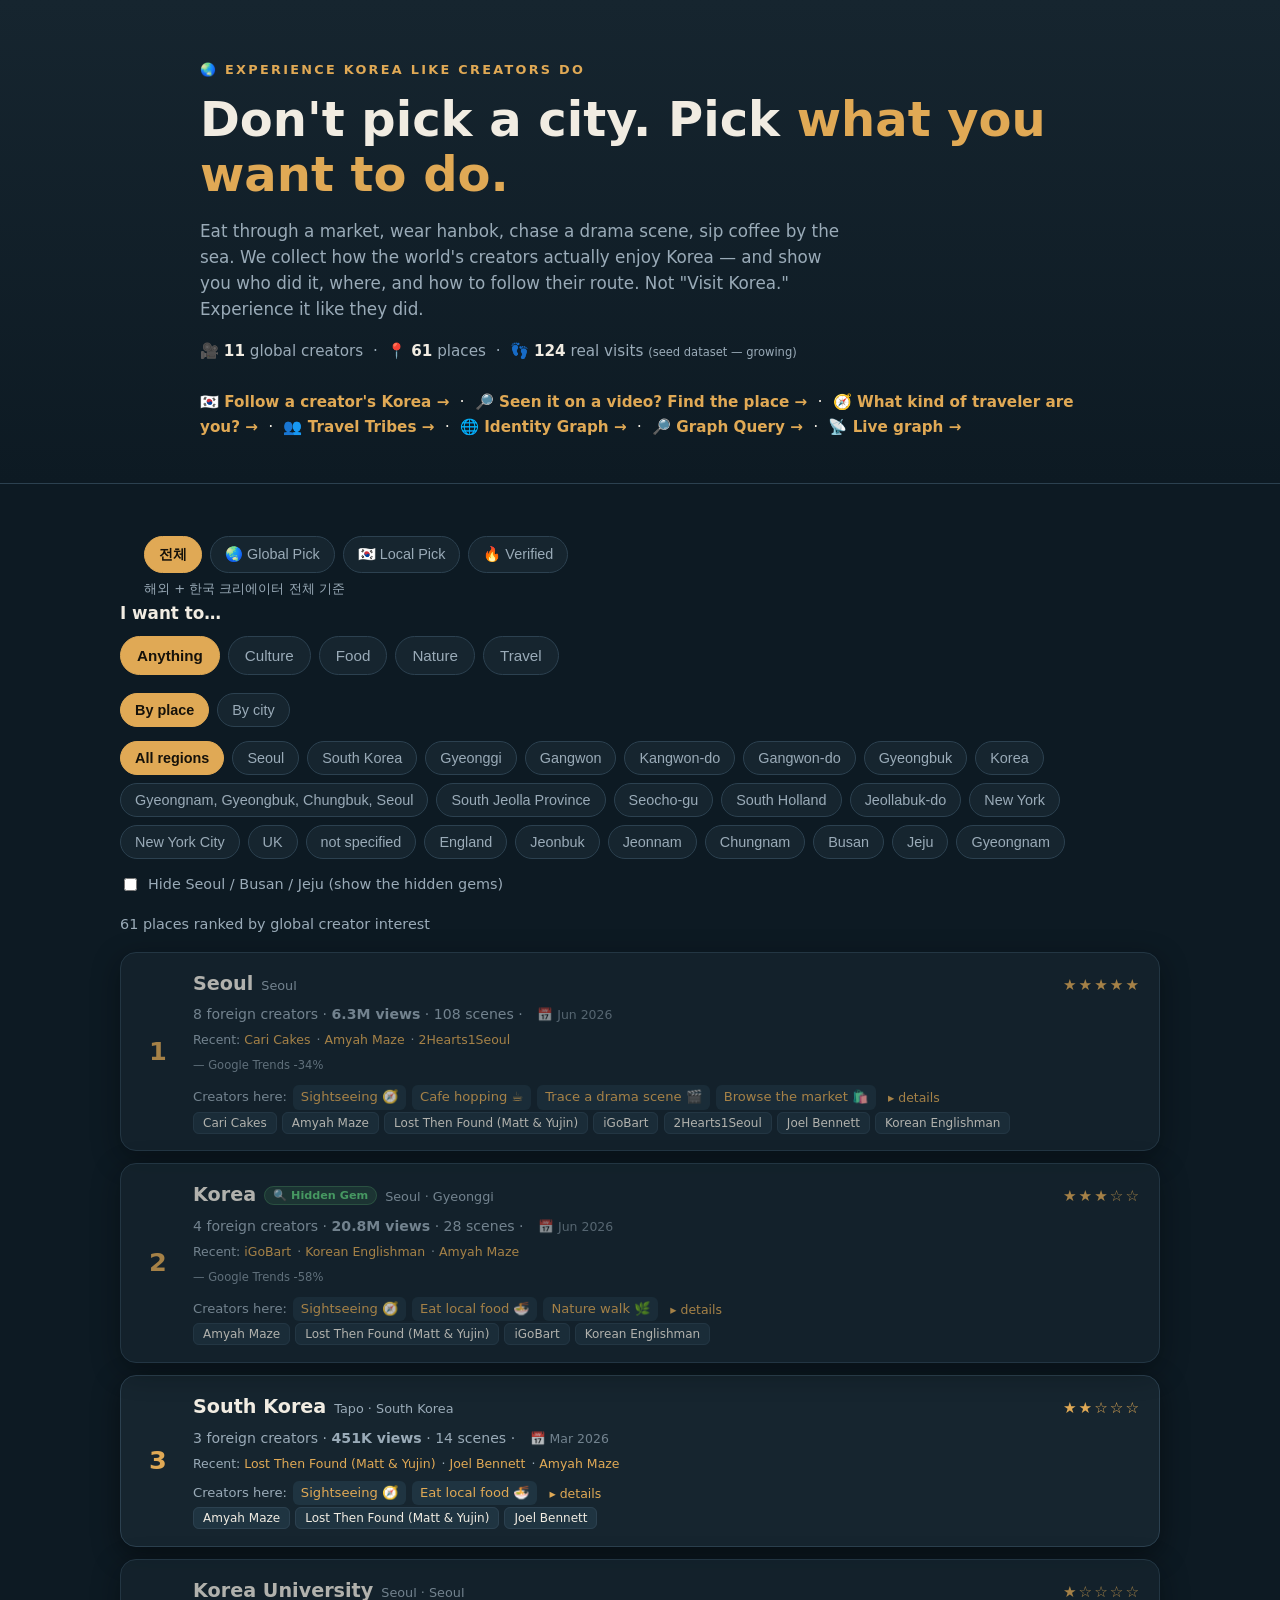
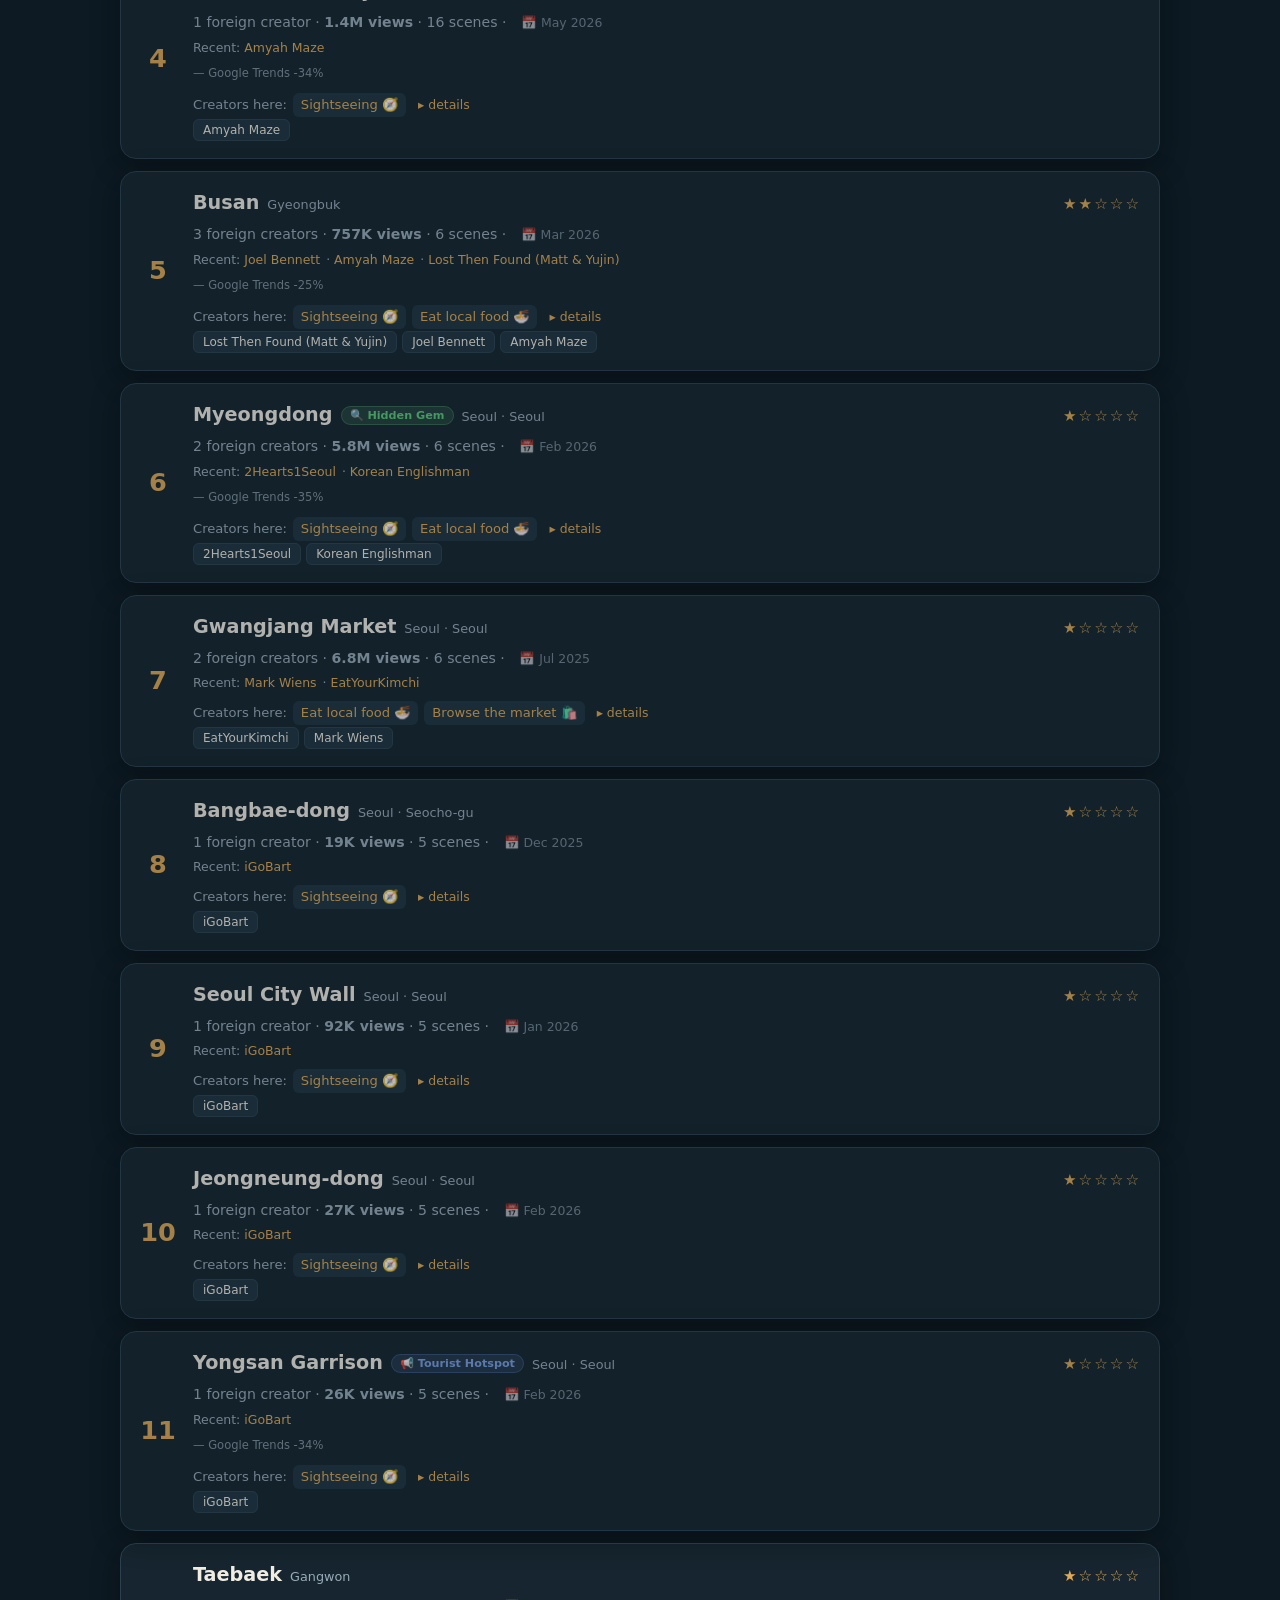
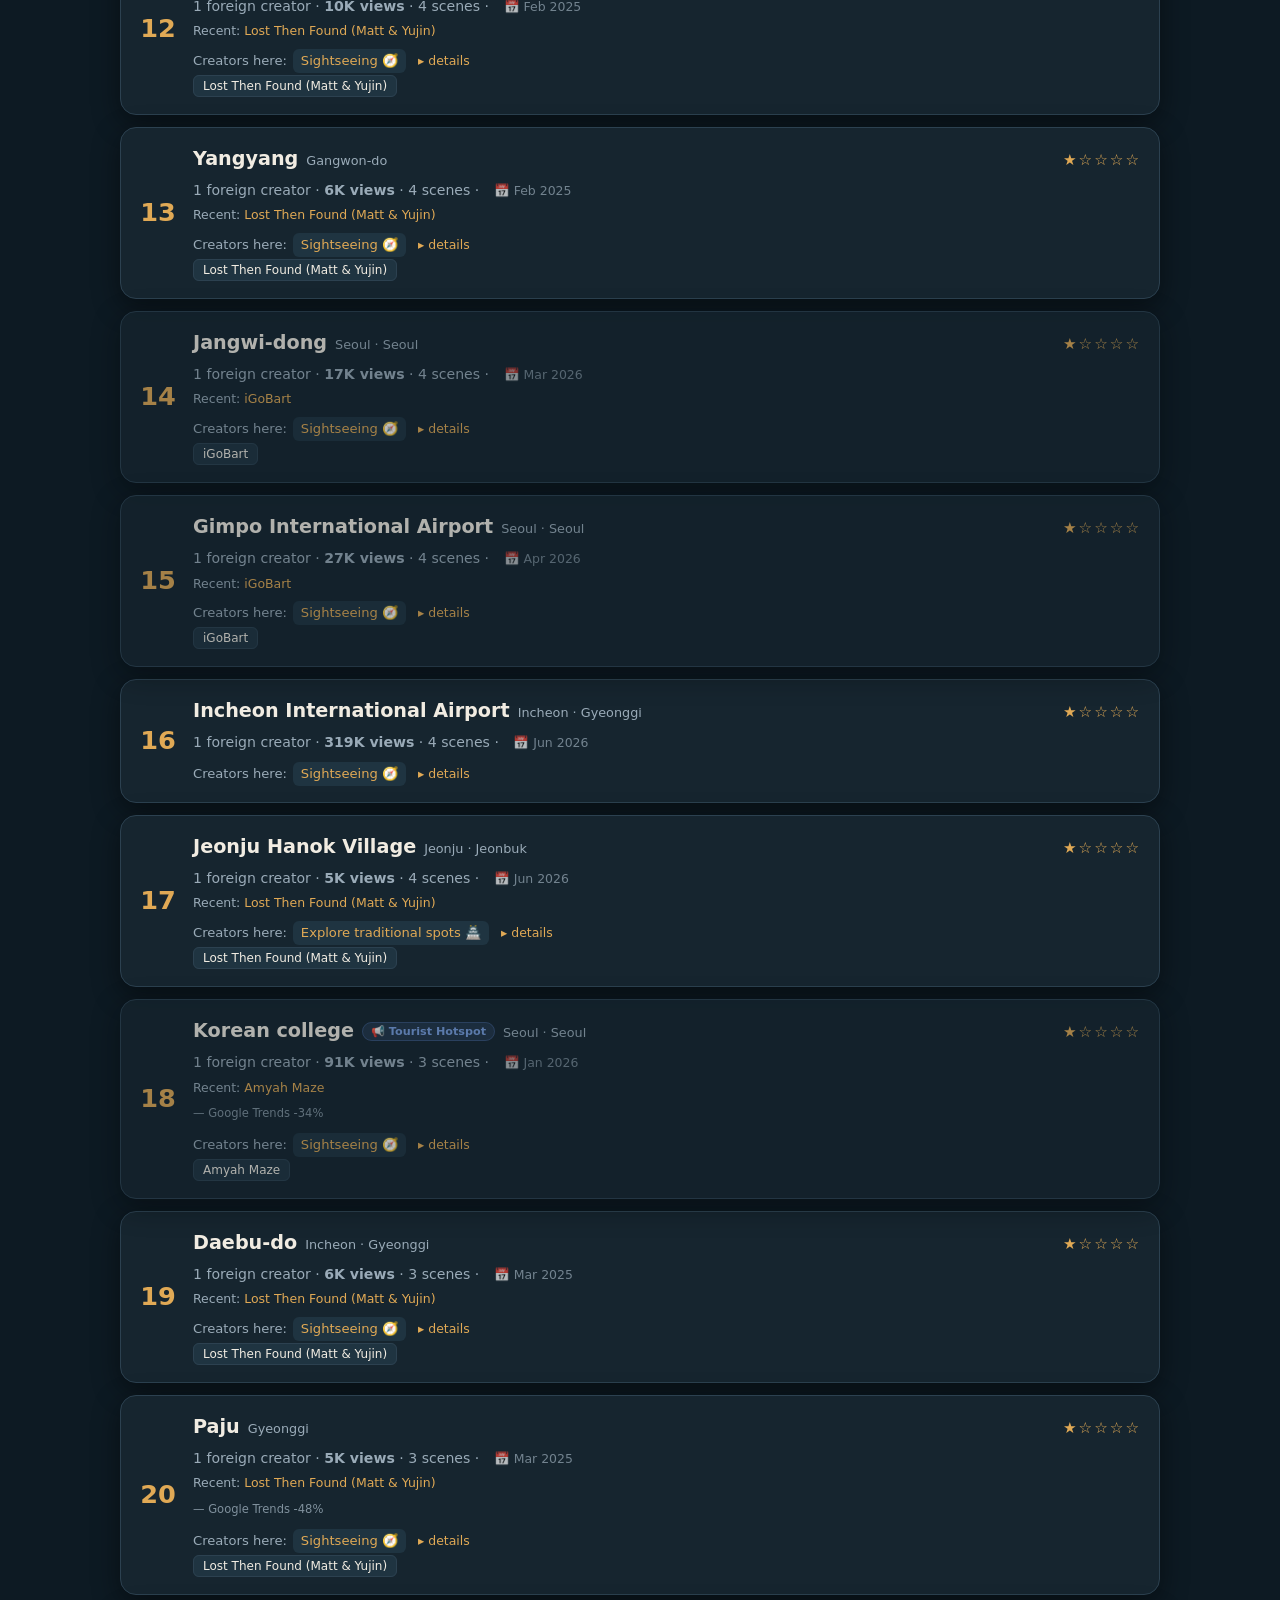
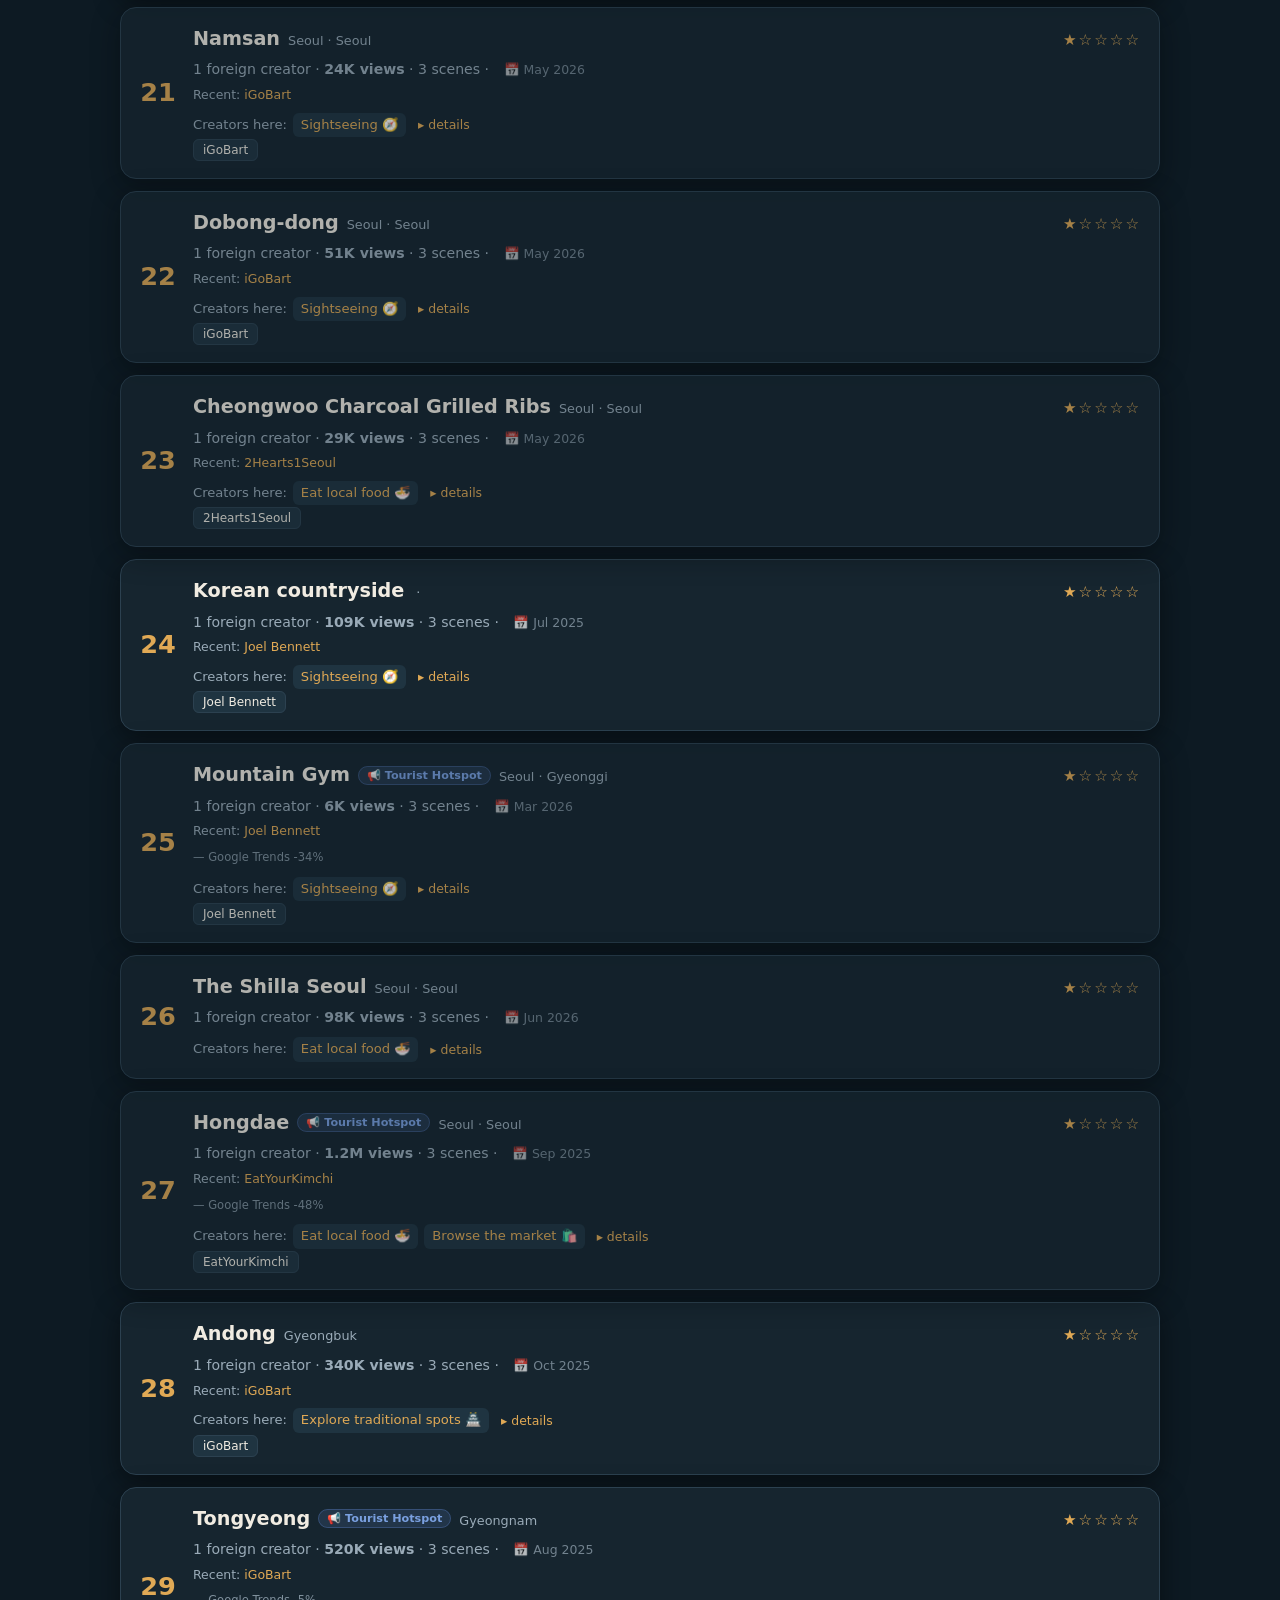
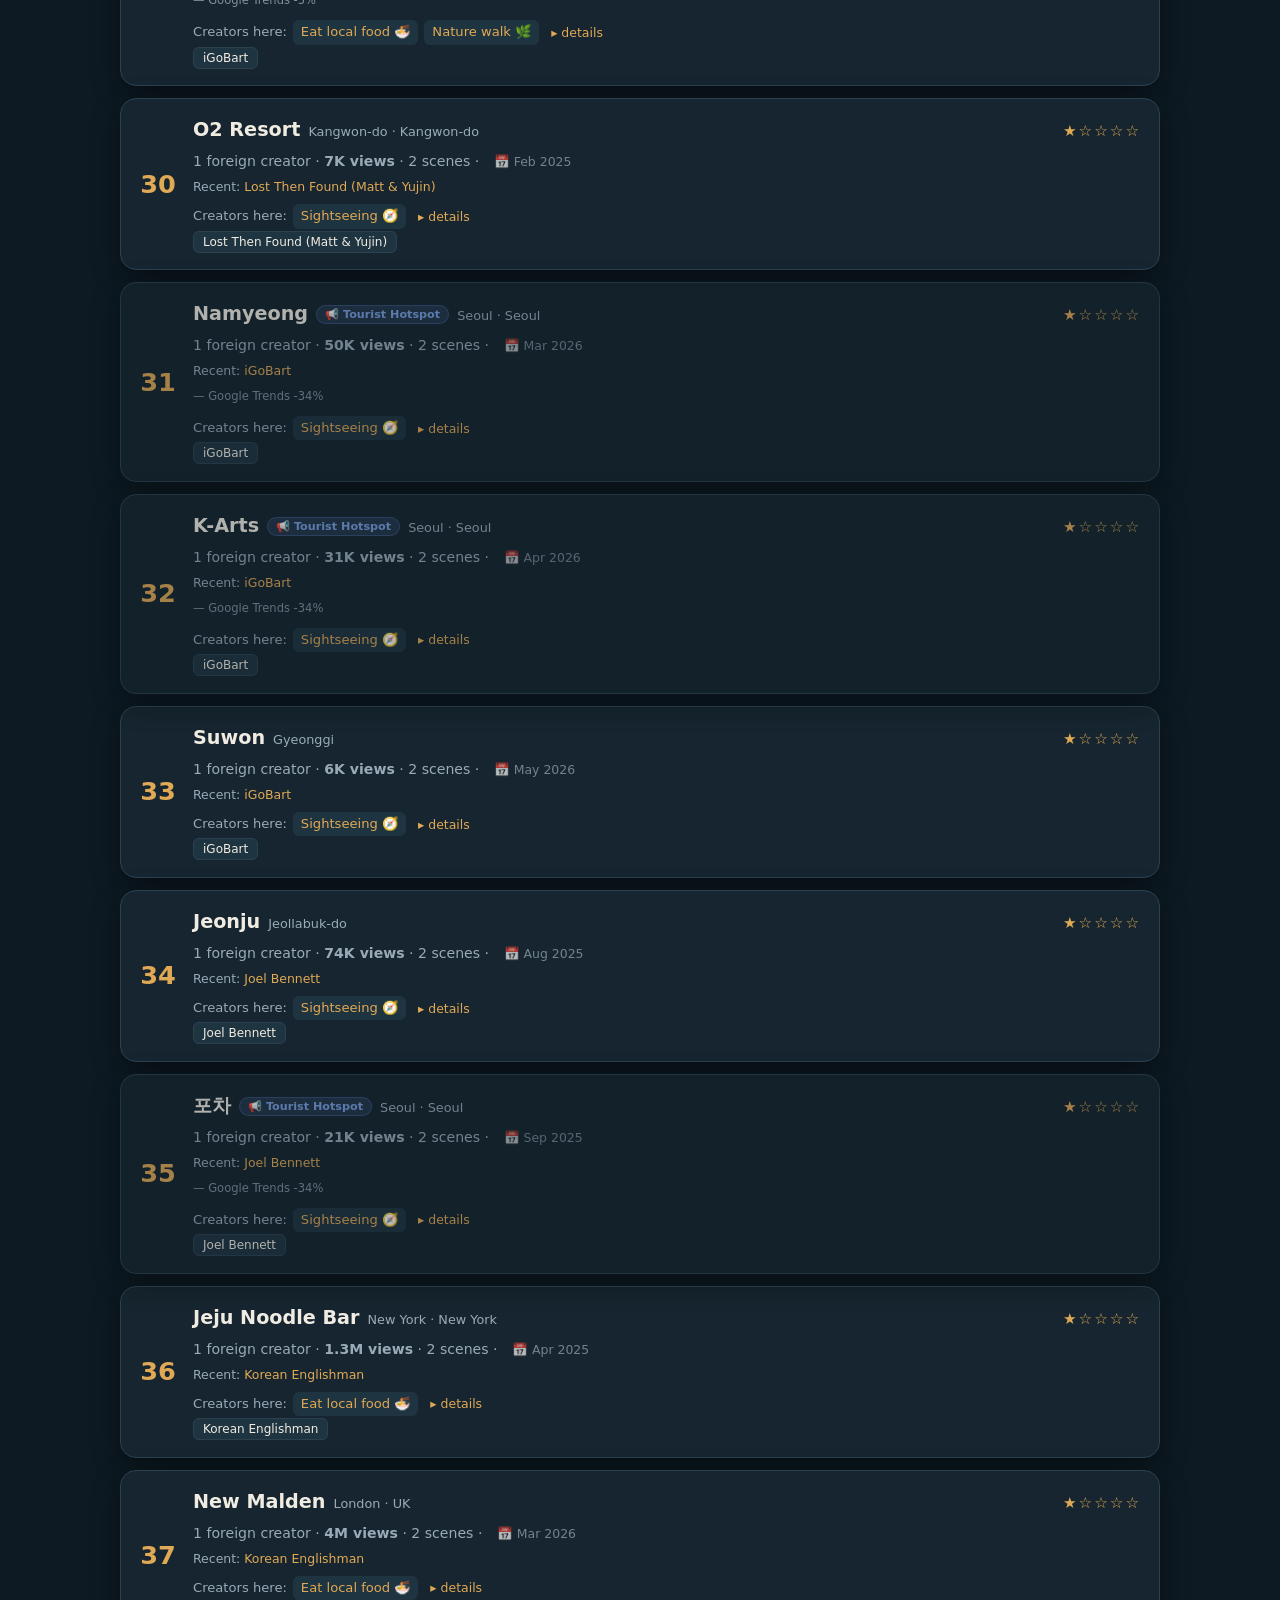
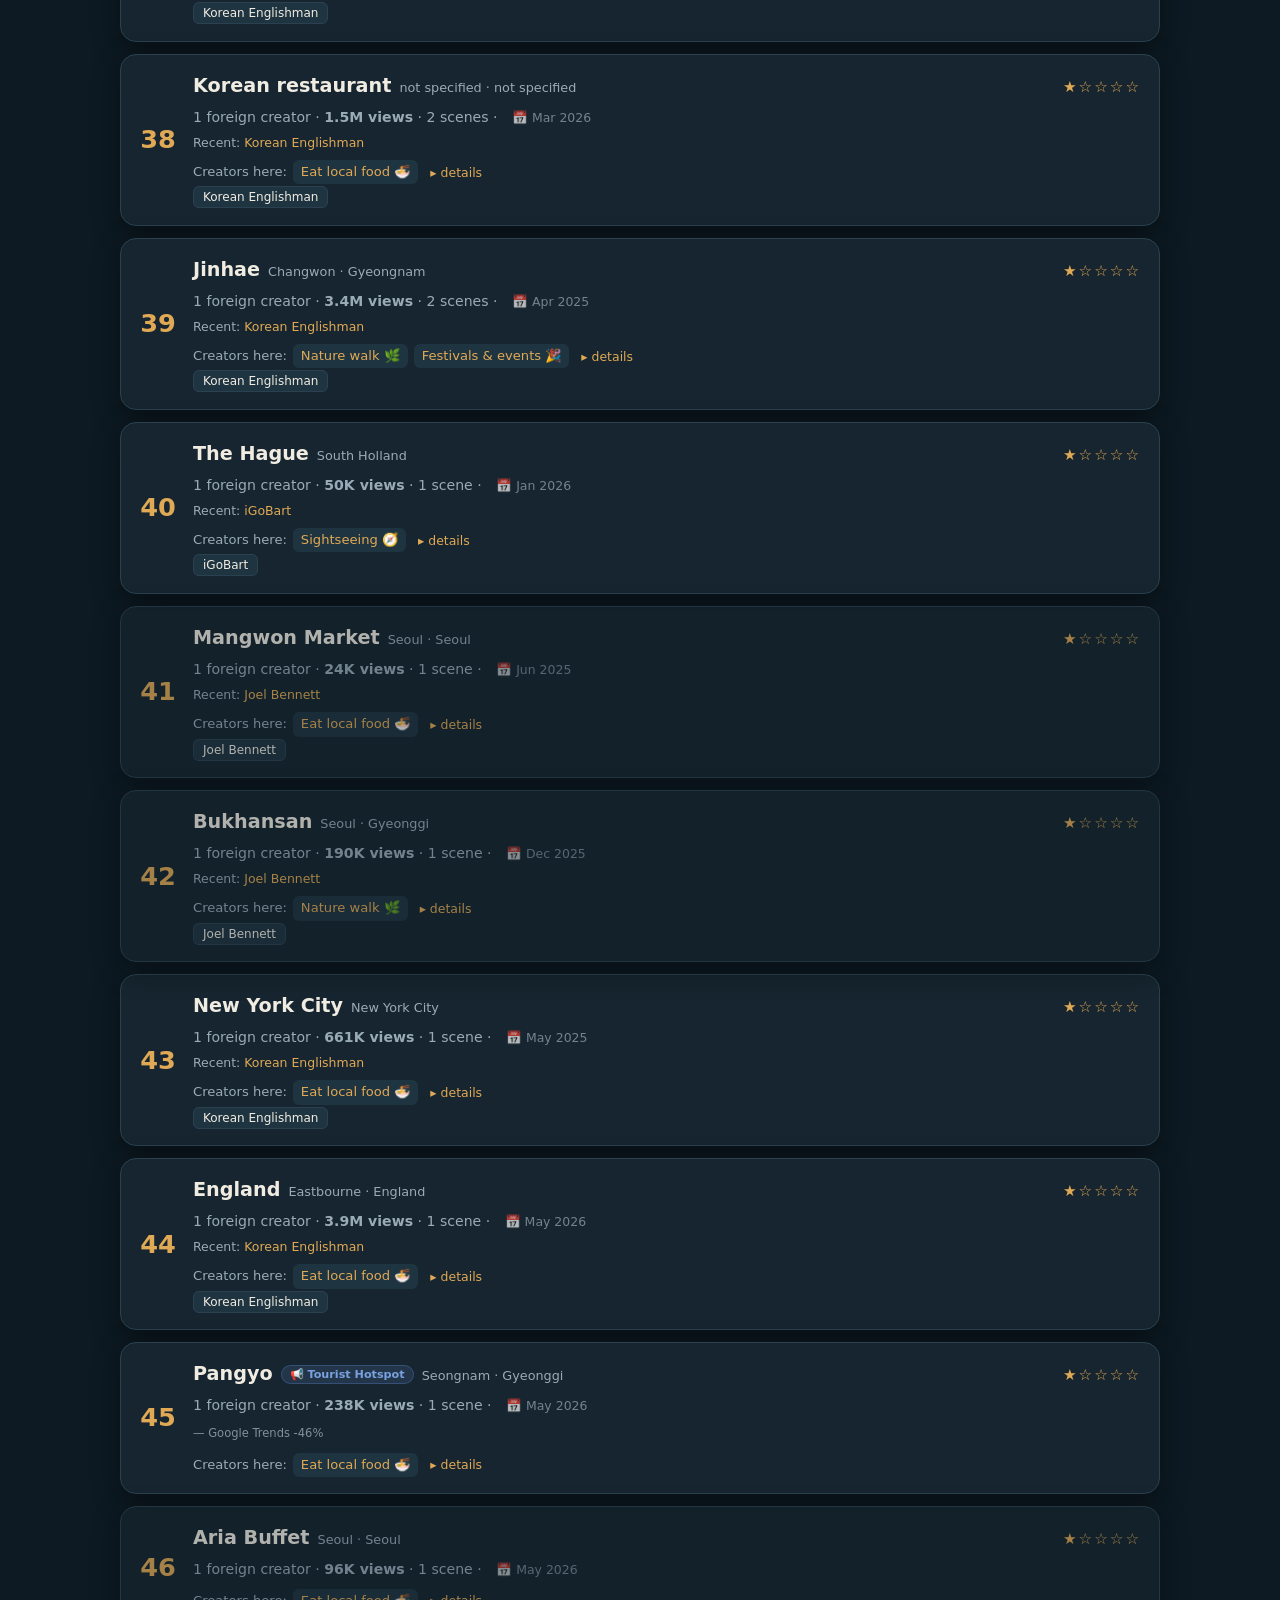
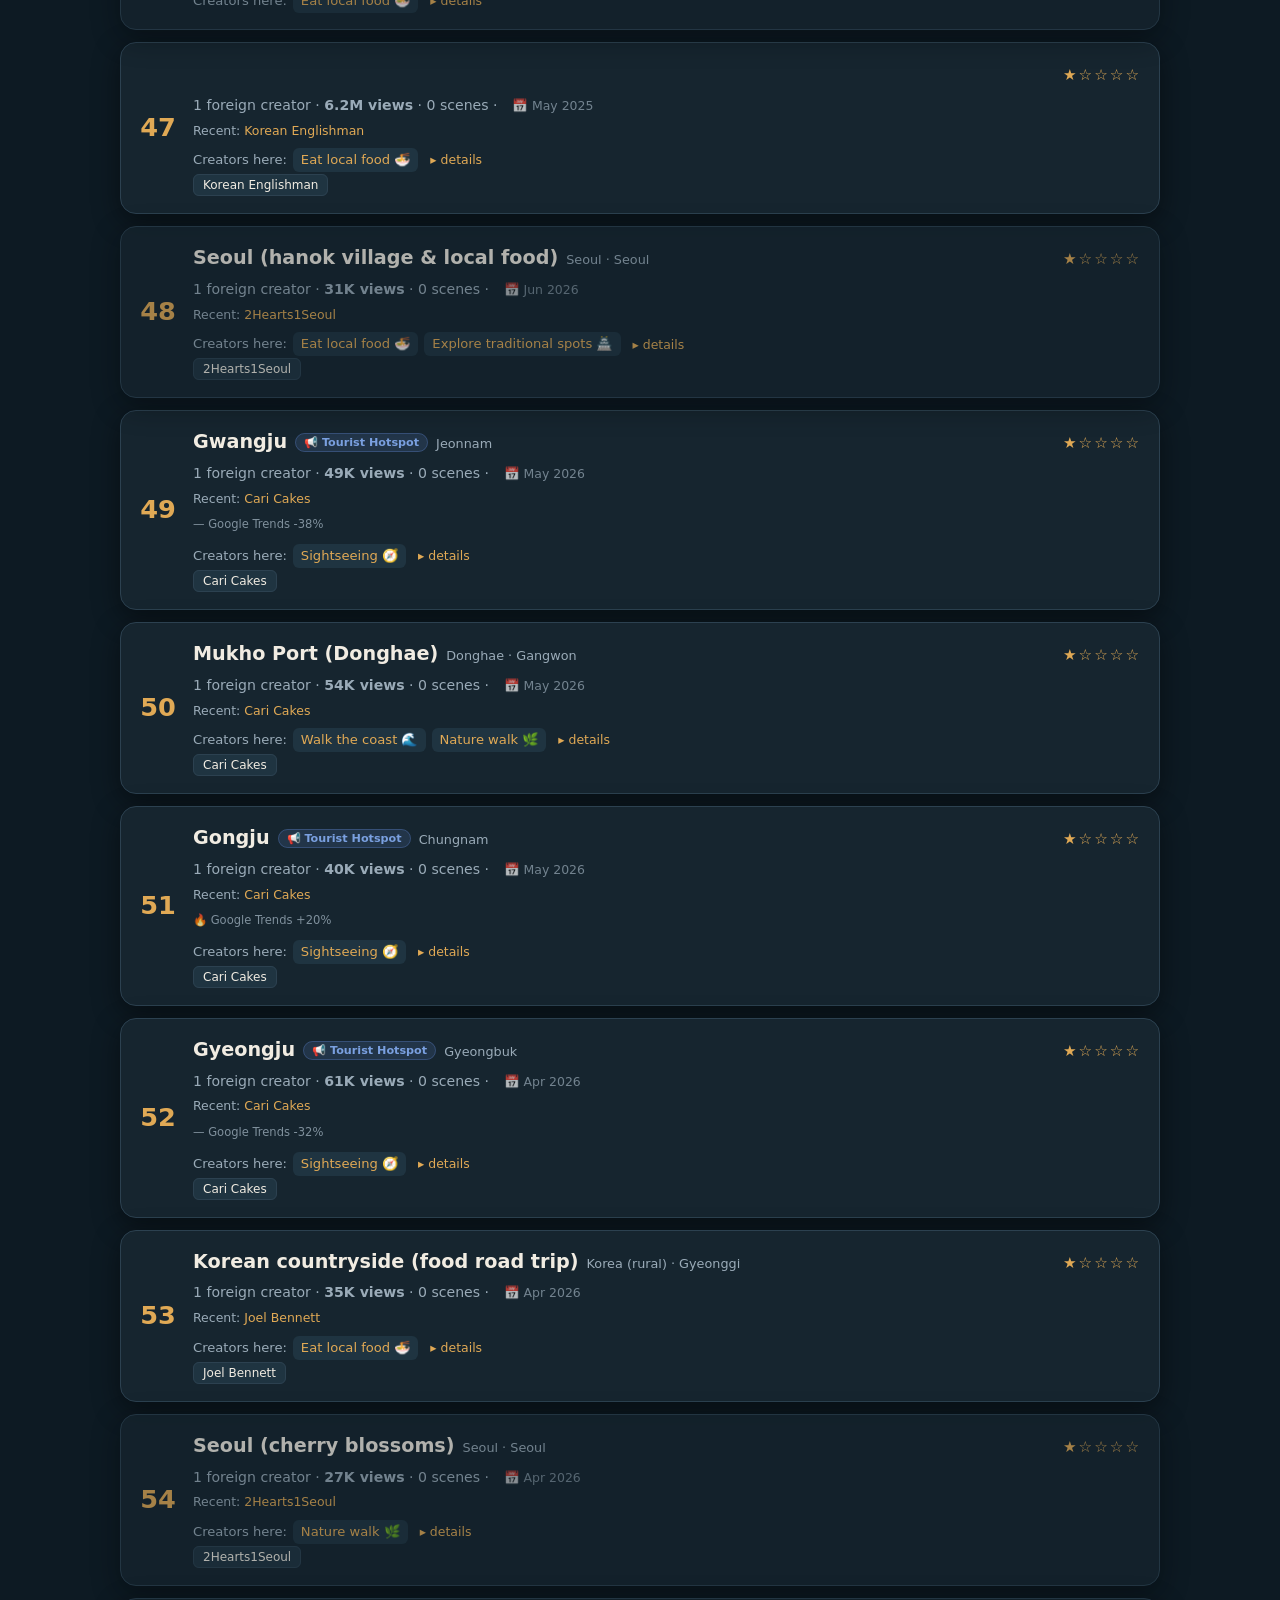
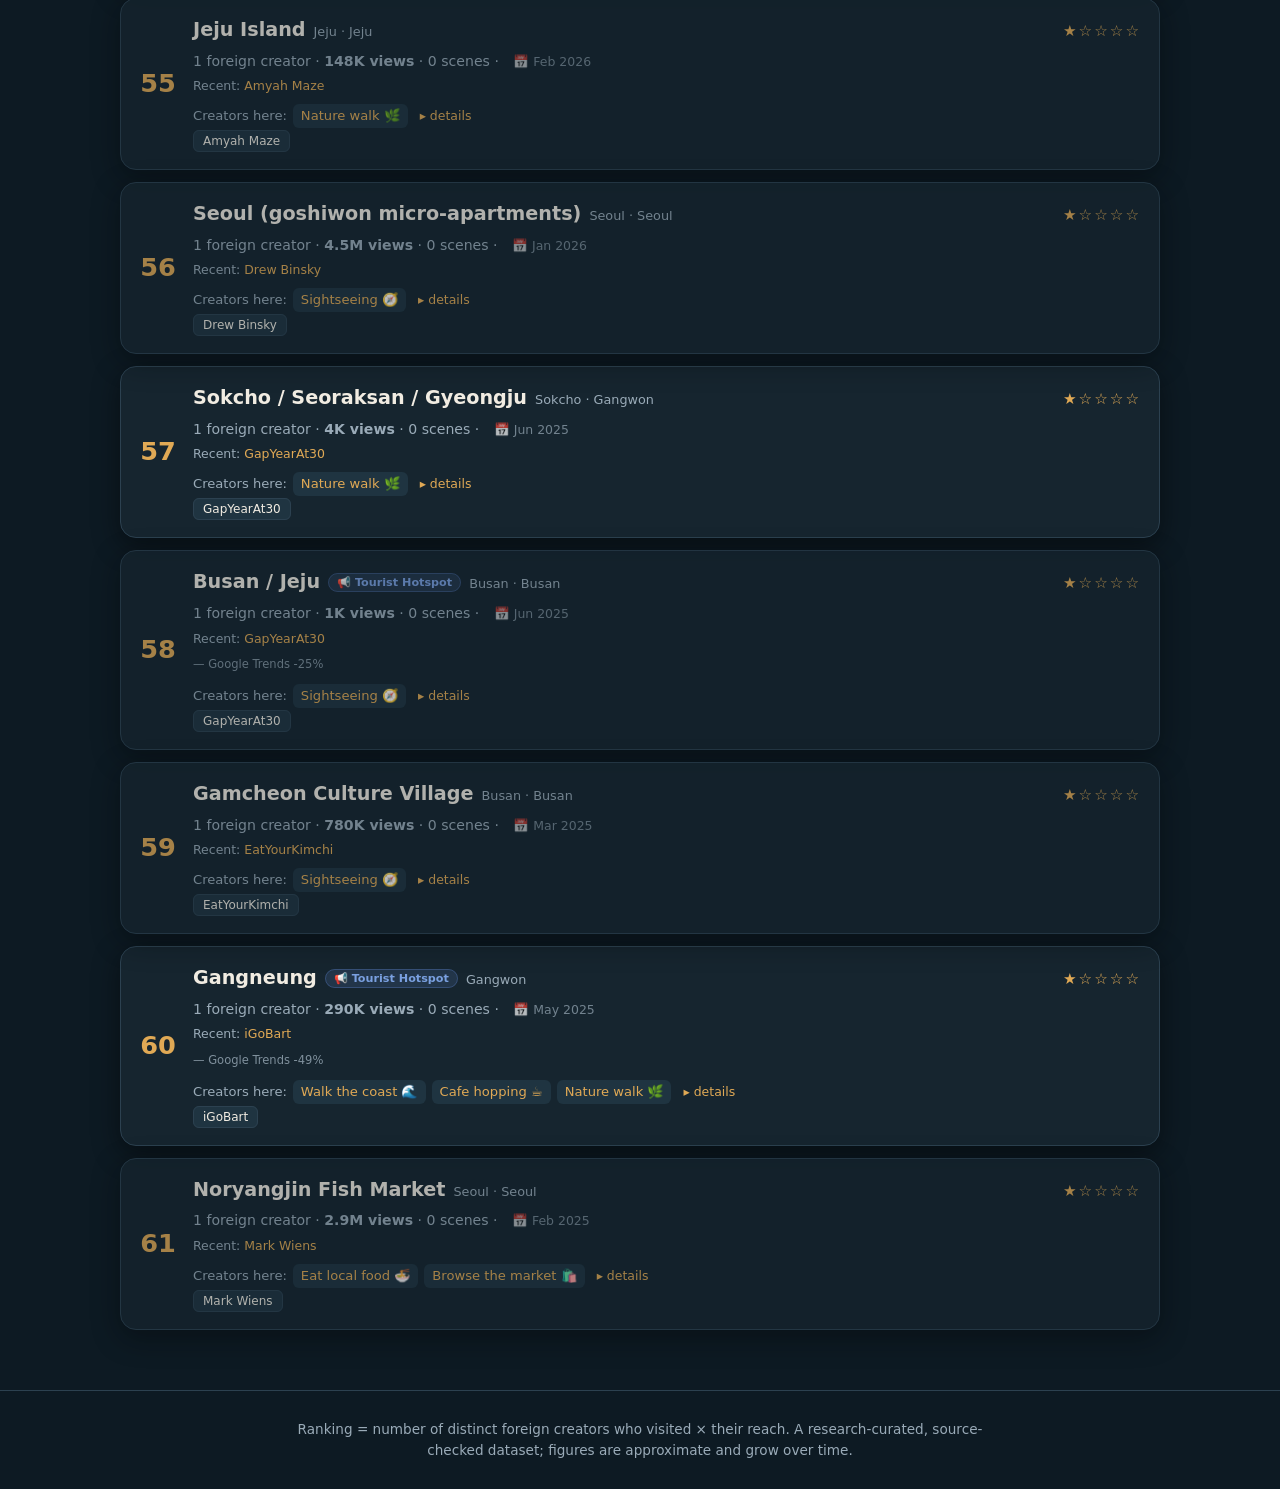
==== ranking.html @ dda4b15f "init: korea travel creator experience database" ====
<!DOCTYPE html>
<html lang="en">
<head>
  <meta charset="UTF-8" />
  <meta name="viewport" content="width=device-width, initial-scale=1.0" />
  <title>Korea, Chosen by the World's Creators — K-Drama Route</title>
  <meta name="description" content="A ranking of Korean destinations by global creator interest — not visitor counts. See which places foreign YouTubers, Instagrammers and TikTokers actually go, and why." />
  <link rel="stylesheet" href="styles.css" />
</head>
<body>
  <header class="hero">
    <div class="hero-inner">
      <p class="kicker">🌏 EXPERIENCE KOREA LIKE CREATORS DO</p>
      <h1>Don't pick a city. Pick <em>what you want to do.</em></h1>
      <p class="sub">Eat through a market, wear hanbok, chase a drama scene, sip coffee by the sea. We collect how the world's creators actually enjoy Korea — and show you who did it, where, and how to follow their route. Not "Visit Korea." Experience it like they did.</p>
      <p class="stats" id="stats"></p>
      <div class="nav-links">
        <a href="index.html"><strong>🇰🇷 Follow a creator's Korea →</strong></a>
        &nbsp;·&nbsp;
        <a href="find.html">🔎 Seen it on a video? Find the place →</a>
        &nbsp;·&nbsp;
        <a href="quiz.html">🧭 What kind of traveler are you? →</a>
        &nbsp;·&nbsp;
        <a href="tribe.html">👥 Travel Tribes →</a>
        &nbsp;·&nbsp;
        <a href="graph.html">🌐 Identity Graph →</a>
        &nbsp;·&nbsp;
        <a href="query.html">🔎 Graph Query →</a>
        &nbsp;·&nbsp;
        <a href="live.html">📡 Live graph →</a>
      </div>
    </div>
  </header>

  <main>
    <section class="pick-tabs" aria-label="Creator perspective">
      <div class="filter-group" id="pick-tabs" role="group">
        <button class="chip active" data-pick="all">전체</button>
        <button class="chip" data-pick="global">🌏 Global Pick</button>
        <button class="chip" data-pick="local">🇰🇷 Local Pick</button>
        <button class="chip" data-pick="verified">🔥 Verified</button>
      </div>
      <p class="pick-desc" id="pick-desc">해외 + 한국 크리에이터 전체 기준</p>
    </section>

    <section class="exp-chooser" aria-label="Experience filter">
      <p class="exp-label">I want to…</p>
      <div class="filter-group" id="exp-filters" role="group"></div>
    </section>

    <section class="controls" aria-label="Filters">
      <div class="filter-group" id="mode-toggle" role="group" aria-label="Ranking mode">
        <button class="chip active" data-mode="place">By place</button>
        <button class="chip" data-mode="city">By city</button>
      </div>
      <div class="filter-group" id="region-filters" role="group" aria-label="Region filter"></div>
      <label class="toggle"><input type="checkbox" id="hide-big" /> Hide Seoul / Busan / Jeju (show the hidden gems)</label>
    </section>

    <p class="result-count" id="result-count"></p>
    <ol class="ranking" id="ranking"></ol>

    <div class="empty-state" id="empty-state" hidden>
      <h3 id="empty-title">No results for this filter combination.</h3>
      <p id="empty-msg">Try selecting a different region or experience, or clear the filters.</p>
      <a class="map-btn" href="ranking.html" style="margin-top:12px;display:inline-block;">Clear filters</a>
    </div>
  </main>

  <footer>
    <p>Ranking = number of distinct foreign creators who visited × their reach. A research-curated, source-checked dataset; figures are approximate and grow over time.</p>
  </footer>

  <script src="engine.js"></script>
  <script src="ranking.js"></script>
</body>
</html>
---- styles.css ----
:root {
  --bg: #0d1a23;         /* deep night blue (comp) */
  --surface: #16252f;
  --surface-2: #1f3441;
  --border: #2c4150;
  --text: #f1ece2;       /* warm white */
  --muted: #9aabb8;
  --accent: #e0a955;     /* gold (comp: "Korea" + buttons) */
  --accent-2: #e0894c;   /* warm amber — secondary */
  --radius: 16px;
  --shadow: 0 8px 28px rgba(0, 0, 0, 0.45);
  --shadow-hover: 0 16px 40px rgba(0, 0, 0, 0.6);
}

* { box-sizing: border-box; }

body {
  margin: 0;
  font-family: "Segoe UI", system-ui, -apple-system, "Malgun Gothic", sans-serif;
  background: var(--bg);
  color: var(--text);
  line-height: 1.55;
  -webkit-font-smoothing: antialiased;
  text-rendering: optimizeLegibility;
}

/* Hero */
.hero {
  background: linear-gradient(180deg, var(--surface) 0%, var(--bg) 100%);
  border-bottom: 1px solid var(--border);
  padding: 60px 20px 44px;
}
.hero-inner { max-width: 880px; margin: 0 auto; }
.kicker { letter-spacing: 0.18em; font-size: 0.8rem; color: var(--accent-2); margin: 0 0 12px; font-weight: 700; }
.hero h1 { font-size: clamp(1.8rem, 4vw, 3rem); margin: 0 0 16px; line-height: 1.15; }
.hero h1 em { color: var(--accent); font-style: normal; }
.hero .sub { font-size: 1.05rem; color: var(--muted); max-width: 640px; margin: 0; }

/* Link box (content → reality entry point) */
.link-box { display: flex; gap: 10px; margin-top: 28px; max-width: 620px; flex-wrap: wrap; }
.link-box input {
  flex: 1 1 320px; padding: 14px 18px; font-size: 1rem;
  background: var(--surface); border: 1px solid var(--border); border-radius: var(--radius); color: var(--text);
}
.link-box input:focus { outline: 2px solid var(--accent-2); }
.link-box button {
  padding: 14px 22px; border: none; border-radius: var(--radius);
  background: var(--accent); color: #fff; font-weight: 700; font-size: 1rem; cursor: pointer; white-space: nowrap;
}
.link-box button:hover { filter: brightness(1.1); }
.link-result {
  margin-top: 18px; max-width: 620px; padding: 18px 20px;
  background: var(--surface); border: 1px solid var(--border); border-radius: var(--radius);
}
.link-result.found { border-color: var(--accent); }
.link-result h3 { margin: 0 0 4px; }
.link-result .ko { color: var(--muted); font-size: 0.88rem; }
.link-result p { margin: 10px 0 0; color: var(--text); font-size: 0.92rem; }
.link-result .actions { display: flex; gap: 10px; margin-top: 14px; flex-wrap: wrap; }
.link-result .actions a {
  padding: 10px 16px; border-radius: var(--radius); text-decoration: none; font-weight: 600; font-size: 0.9rem;
}
.link-result .actions .primary { background: var(--accent-2); color: #fff; }
.link-result .actions .ghost { background: var(--surface-2); color: var(--text); border: 1px solid var(--border); }

.stats { margin: 18px 0 0; color: var(--muted); font-size: 0.95rem; }
.stats strong { color: var(--text); }

/* Place detail page */
.place-page { max-width: 760px; margin: 0 auto; padding: 28px 20px 60px; }
.back { color: var(--muted); text-decoration: none; font-size: 0.9rem; }
.back:hover { color: var(--text); }
.place-head { margin: 18px 0 28px; }
.place-head h1 { margin: 0 0 4px; font-size: 2rem; }
.place-sub { color: var(--muted); margin: 0 0 12px; }
.place-metric { margin: 0; color: var(--text); }
.place-metric .stars { color: var(--accent-2); letter-spacing: 2px; margin-right: 8px; }
.place-sec { margin-bottom: 30px; }
.place-sec h2 { font-size: 1.1rem; margin: 0 0 12px; border-bottom: 1px solid var(--border); padding-bottom: 8px; }
.creator-grid { display: flex; flex-wrap: wrap; gap: 10px; }
.creator-card { display: flex; flex-direction: column; background: var(--surface); border: 1px solid var(--border); border-radius: var(--radius); padding: 12px 16px; text-decoration: none; color: var(--text); min-width: 150px; }
.creator-card:hover { border-color: var(--accent); }
.creator-card span { color: var(--muted); font-size: 0.8rem; margin-top: 2px; }
.video-list { display: flex; flex-direction: column; gap: 16px; }
.video-item { display: flex; flex-direction: column; }
.video-row { display: flex; justify-content: space-between; align-items: center; gap: 12px; background: var(--surface); border: 1px solid var(--border); border-radius: var(--radius); padding: 12px 16px; text-decoration: none; color: var(--text); }
.video-row:hover { border-color: var(--accent-2); }
.video-row .vtitle { font-size: 0.92rem; }
.video-row .vmeta { color: var(--muted); font-size: 0.8rem; white-space: nowrap; }

/* Scene strip — 4 auto-frame cuts from each YouTube video */
.scene-strip { display: flex; gap: 6px; margin-top: 8px; overflow-x: auto; padding-bottom: 4px; }
.scene-strip::-webkit-scrollbar { height: 3px; }
.scene-strip::-webkit-scrollbar-thumb { background: var(--border); border-radius: 2px; }
.sc-cut { flex: 0 0 auto; width: 160px; }
.sc-cut a { display: block; }
.sc-cut img { width: 160px; height: 90px; object-fit: cover; border-radius: 8px; display: block; background: var(--surface-2); border: 1px solid var(--border); transition: border-color .2s; }
.sc-cut a:hover img { border-color: var(--accent-2); }
.sc-cap { font-size: 0.72rem; color: var(--muted); margin: 4px 0 0; line-height: 1.3; white-space: nowrap; overflow: hidden; text-overflow: ellipsis; }
.ratings-soon { opacity: 0.85; }
.ratings-soon p { color: var(--muted); font-size: 0.9rem; }
a.tag { text-decoration: none; }

.nav-links { margin-top: 26px; }
.nav-links a { color: var(--accent-2); text-decoration: none; font-weight: 600; font-size: 0.95rem; }
.nav-links a:hover { text-decoration: underline; }

/* Main */
main { max-width: 1080px; margin: 0 auto; padding: 32px 20px 60px; }

/* Experience chooser */
.exp-chooser { margin-bottom: 18px; }
.exp-label { margin: 0 0 10px; color: var(--text); font-weight: 700; font-size: 1.05rem; }
.exp-chooser .chip { font-size: 0.95rem; padding: 10px 16px; }

/* Ranking */
.toggle { display: flex; align-items: center; gap: 8px; color: var(--muted); font-size: 0.9rem; cursor: pointer; }
.ranking { list-style: none; margin: 0; padding: 0; display: flex; flex-direction: column; gap: 12px; }
.rank-row {
  display: flex; gap: 16px; align-items: stretch;
  background: var(--surface); border: 1px solid var(--border); border-radius: var(--radius); padding: 16px 18px;
}
.rank-row.big { opacity: 0.72; }
.rank-row.verified { border-color: var(--accent-2); background: linear-gradient(135deg, var(--surface), #2a1f14); }

/* Pick tabs */
.pick-tabs { padding: 20px 24px 0; max-width: 1100px; margin: 0 auto; }
.pick-desc { color: var(--muted); font-size: 0.82rem; margin: 6px 0 0; }

/* Verified badge */
.verified-badge { display: inline-block; margin-left: 8px; font-size: 0.72rem; background: var(--accent-2); color: #16120a; border-radius: 999px; padding: 2px 8px; font-weight: 700; vertical-align: middle; }

/* Creator tag variants */
.tag-global { border-color: #3a6080; }
.tag-local  { border-color: #3a6040; }
.tag-sep    { color: var(--muted); font-size: 0.8rem; }
.rank-num { font-size: 1.6rem; font-weight: 800; color: var(--accent); min-width: 38px; text-align: center; align-self: center; }
.rank-body { flex: 1; }
.rank-head { display: flex; justify-content: space-between; align-items: baseline; gap: 10px; }
.rank-head h3 { margin: 0; font-size: 1.2rem; }
.rank-head .region { color: var(--muted); font-size: 0.8rem; font-weight: 400; margin-left: 8px; }
.stars { color: var(--accent-2); letter-spacing: 2px; font-size: 0.95rem; white-space: nowrap; }
.rank-stats { margin: 6px 0 0; color: var(--muted); font-size: 0.88rem; }
.reasons { margin-top: 8px; font-size: 0.82rem; color: var(--muted); display: flex; flex-wrap: wrap; gap: 6px; align-items: center; }
.reason { background: var(--surface-2); color: var(--accent-2); border-radius: 6px; padding: 2px 8px; }
.rank-row { cursor: pointer; }
.expand-hint { color: var(--accent-2); font-size: 0.78rem; margin-left: 6px; }
.upload-date { color: var(--muted); font-size: 0.78rem; margin-left: 10px; opacity: 0.7; }

/* Experience Gap badges */
.gap-badge { font-size: 0.7rem; padding: 2px 8px; border-radius: 10px; margin-left: 8px; font-weight: 600; vertical-align: middle; white-space: nowrap; cursor: help; }
.gap-hidden  { background: rgba(100,200,120,0.15); color: #5dc97a; border: 1px solid rgba(100,200,120,0.3); }
.gap-tourist { background: rgba(100,140,220,0.15); color: #7aa0e0; border: 1px solid rgba(100,140,220,0.3); }

/* Recent visitor names */
.recent-visitors { font-size: 0.78rem; color: var(--muted); margin: 4px 0 2px; }
.recent-name { color: var(--accent); margin-right: 6px; }
.recent-name::before { content: "· "; color: var(--muted); }
.recent-name:first-child::before { content: ""; }

/* Google Trends as secondary small line */
.rank-trend { margin: 3px 0 0; }
.trend-secondary { font-size: 0.72rem; color: var(--muted); opacity: 0.8; }

/* Google Trends badges (place.js header use) */
.trend-badge { font-size: 0.72rem; padding: 2px 8px; border-radius: 10px; margin-left: 8px; font-weight: 600; vertical-align: middle; white-space: nowrap; }
.trend-rising { background: rgba(255,80,40,0.15); color: #ff6040; border: 1px solid rgba(255,80,40,0.3); }
.trend-up { background: rgba(224,169,85,0.15); color: var(--accent); border: 1px solid rgba(224,169,85,0.3); }
.rank-detail { display: none; margin-top: 14px; padding-top: 14px; border-top: 1px solid var(--border); }
.rank-row.open .rank-detail { display: block; }
.rank-detail h4 { margin: 0 0 8px; font-size: 0.78rem; letter-spacing: 0.08em; text-transform: uppercase; color: var(--accent-2); }
.rank-detail h4:not(:first-child) { margin-top: 16px; }
.dna-row { display: flex; align-items: center; gap: 10px; margin-bottom: 6px; font-size: 0.82rem; }
.dna-label { width: 90px; color: var(--text); flex-shrink: 0; }
.dna-bar { flex: 1; height: 8px; background: var(--surface-2); border-radius: 5px; overflow: hidden; }
.dna-bar span { display: block; height: 100%; background: linear-gradient(90deg, var(--accent-2), var(--accent)); }
.dna-pct { width: 38px; text-align: right; color: var(--muted); flex-shrink: 0; }
.titles em { color: var(--accent-2); font-style: normal; font-size: 0.75rem; }
.titles em.demo { color: var(--muted); font-size: 0.68rem; border: 1px dashed var(--border); border-radius: 4px; padding: 0 4px; }

/* Graph Query (V22) */
.q-control { display: flex; flex-wrap: wrap; gap: 14px; margin-bottom: 22px; }
.q-control label { display: flex; flex-direction: column; gap: 5px; color: var(--muted); font-size: 0.82rem; }
.q-control select { padding: 10px 12px; background: var(--surface); border: 1px solid var(--border); border-radius: var(--radius); color: var(--text); font-size: 0.95rem; }
.q-control select:focus { outline: 2px solid var(--accent-2); }
/* V22 query rows reuse .explain-row but show detail always */
#q-result .explain-detail { display: block; padding: 0 16px 12px; }
.demo-banner { background: rgba(255,77,109,0.12); border: 1px dashed var(--accent); border-radius: var(--radius); padding: 10px 14px; color: var(--muted); font-size: 0.82rem; margin: 0 0 14px; }

/* Identity Graph explainer (V21) */
.explain-row { border: 1px solid var(--border); border-radius: var(--radius); margin-bottom: 8px; background: var(--surface); overflow: hidden; }
.explain-head { width: 100%; display: flex; justify-content: space-between; align-items: center; gap: 10px; background: none; border: none; color: var(--text); padding: 12px 16px; cursor: pointer; font-size: 0.95rem; text-align: left; }
.explain-head:hover { background: var(--surface-2); }
.explain-head a { color: var(--text); text-decoration: none; }
.explain-head a:hover { color: var(--accent); }
.explain-head .sim { color: var(--accent-2); font-size: 0.8rem; white-space: nowrap; }
.explain-detail { padding: 0 16px 14px; }
.explain-detail .trace { margin: 6px 0; font-size: 0.85rem; color: var(--accent); line-height: 1.7; }
.demo { color: var(--muted); font-size: 0.68rem; border: 1px dashed var(--border); border-radius: 4px; padding: 0 4px; }

.empty-state { text-align: center; color: var(--muted); padding: 50px 20px; border: 1px dashed var(--border); border-radius: var(--radius); }
.empty-state h3 { color: var(--text); margin: 0 0 10px; }
.empty-state code { background: var(--surface-2); padding: 2px 6px; border-radius: 4px; }

/* Controls */
.controls { display: flex; flex-wrap: wrap; gap: 14px; align-items: center; margin-bottom: 18px; }
#search {
  flex: 1 1 280px;
  padding: 12px 16px;
  background: var(--surface);
  border: 1px solid var(--border);
  border-radius: var(--radius);
  color: var(--text);
  font-size: 1rem;
}
#search:focus { outline: 2px solid var(--accent-2); }
.filter-group { display: flex; flex-wrap: wrap; gap: 8px; }
.chip {
  padding: 8px 14px;
  background: var(--surface);
  border: 1px solid var(--border);
  border-radius: 999px;
  color: var(--muted);
  cursor: pointer;
  font-size: 0.9rem;
  transition: all 0.15s;
}
.chip:hover { border-color: var(--accent-2); color: var(--text); }
.chip.active { background: var(--accent); border-color: var(--accent); color: #fff; font-weight: 600; }

.result-count { color: var(--muted); font-size: 0.9rem; margin: 0 0 16px; }

/* Grid */
.grid { display: grid; grid-template-columns: repeat(auto-fill, minmax(280px, 1fr)); gap: 18px; }
.card {
  background: var(--surface);
  border: 1px solid var(--border);
  border-radius: var(--radius);
  padding: 20px;
  cursor: pointer;
  transition: transform 0.15s, border-color 0.15s;
  display: flex;
  flex-direction: column;
  gap: 10px;
  color: var(--text);
  text-decoration: none;
}
.card { box-shadow: var(--shadow); }
.card:hover { transform: translateY(-4px); border-color: var(--border); box-shadow: var(--shadow-hover); }
.card-top { display: flex; justify-content: space-between; align-items: start; gap: 8px; }
.badge { font-size: 0.72rem; padding: 3px 9px; border-radius: 999px; background: var(--surface-2); color: var(--accent-2); white-space: nowrap; }
.card h3 { margin: 0; font-size: 1.15rem; color: var(--text); }
.card .ko { color: var(--muted); font-size: 0.85rem; }
.card .titles { display: flex; flex-wrap: wrap; gap: 6px; margin-top: 4px; }
.tag { font-size: 0.75rem; background: var(--surface-2); border: 1px solid var(--border); padding: 3px 9px; border-radius: 6px; color: var(--text); }
.card .desc { color: var(--muted); font-size: 0.9rem; margin: 0; }

/* Modal */
.modal { position: fixed; inset: 0; display: flex; align-items: center; justify-content: center; padding: 20px; z-index: 50; }
.modal[hidden] { display: none; }
.modal-backdrop { position: absolute; inset: 0; background: rgba(0,0,0,0.6); backdrop-filter: blur(3px); }
.modal-card {
  position: relative;
  background: var(--surface);
  border: 1px solid var(--border);
  border-radius: 18px;
  max-width: 600px;
  width: 100%;
  max-height: 85vh;
  overflow-y: auto;
  padding: 32px;
  box-shadow: var(--shadow);
}
.modal-close { position: absolute; top: 14px; right: 16px; background: none; border: none; color: var(--muted); font-size: 1.8rem; cursor: pointer; line-height: 1; }
.modal-close:hover { color: var(--text); }
.modal-card h2 { margin: 0 0 4px; font-size: 1.6rem; }
.modal-card .ko { color: var(--muted); margin-bottom: 18px; }
.modal-section { margin-bottom: 18px; }
.modal-section h4 { margin: 0 0 6px; font-size: 0.8rem; letter-spacing: 0.1em; text-transform: uppercase; color: var(--accent-2); }
.modal-section p, .modal-section ul { margin: 0; color: var(--text); }
.modal-section ul { padding-left: 18px; }
.map-btn {
  display: inline-block; margin-top: 6px; padding: 10px 18px;
  background: var(--accent); color: #fff; text-decoration: none;
  border-radius: var(--radius); font-weight: 600; font-size: 0.95rem;
}
.map-btn:hover { filter: brightness(1.1); }

/* Embedded Leaflet maps */
#loc-map {
  height: 300px;
  width: 100%;
  border-radius: 10px;
  border: 1px solid var(--border);
  margin-bottom: 8px;
}
#journey-map {
  height: 420px;
  width: 100%;
  border-radius: 12px;
  border: 1px solid var(--border);
}
.ext-map-link {
  font-size: 0.78rem;
  color: var(--muted);
  text-decoration: none;
}
.ext-map-link:hover { color: var(--accent); }
.exp-pin {
  background: none;
  border: none;
  font-size: 1.6rem;
  line-height: 1;
  display: flex;
  align-items: center;
  justify-content: center;
}

.conf { font-size: 0.72rem; color: var(--muted); }

.live-count { font-size: 3rem; font-weight: 800; color: var(--accent); margin: 6px 0; }

/* Traveler Identity (V15) */
.identity-card { text-align: center; padding: 32px 20px; margin-bottom: 26px; background: radial-gradient(600px 200px at 50% 0%, rgba(255,77,109,0.25), transparent), var(--surface); border: 1px solid var(--accent); border-radius: 18px; }
.identity-pre { color: var(--muted); letter-spacing: 0.15em; text-transform: uppercase; font-size: 0.8rem; margin: 0 0 6px; }
.identity-name { font-size: 2.1rem; margin: 0 0 10px; }
.identity-blurb { color: var(--text); max-width: 460px; margin: 0 auto; }

/* Quiz */
.q { border: 1px solid var(--border); border-radius: var(--radius); padding: 16px 18px; margin: 0 0 16px; background: var(--surface); }
.q legend { font-weight: 700; padding: 0 8px; }
.q-opts { display: flex; flex-wrap: wrap; gap: 8px; margin-top: 10px; }
#submit { margin: 8px 0 30px; opacity: 1; }
#submit:disabled { opacity: 0.4; cursor: not-allowed; }
#result h2 { font-size: 1.6rem; }
#result h3 { font-size: 0.95rem; color: var(--accent-2); margin: 0 0 10px; }
.match-list { display: flex; flex-wrap: wrap; gap: 10px; }
.match { display: flex; flex-direction: column; background: var(--surface); border: 1px solid var(--border); border-radius: var(--radius); padding: 12px 18px; text-decoration: none; color: var(--text); }
.match:hover { border-color: var(--accent); }
.match span { color: var(--accent); font-size: 0.82rem; margin-top: 2px; font-weight: 700; }

.archetype { color: var(--accent); font-weight: 700; }

.section-h { max-width: 1080px; margin: 8px auto 16px; padding: 0 20px; font-size: 1.1rem; color: var(--muted); }

/* Featured creator spotlight (people-first hero) */
.featured-creator { display: flex; gap: 0; max-width: 1080px; margin: 0 auto 24px; background: var(--surface); border: 1px solid var(--accent); border-radius: 18px; overflow: hidden; text-decoration: none; color: var(--text); flex-wrap: wrap; }
.featured-thumb { width: 48%; min-width: 280px; aspect-ratio: 16/9; object-fit: cover; background: var(--surface-2); flex: 1 1 280px; }
.featured-body { flex: 1 1 280px; padding: 24px; display: flex; flex-direction: column; justify-content: center; gap: 6px; }
.featured-body h2 { margin: 6px 0 0; font-size: 1.8rem; }
.featured-body .map-btn { align-self: flex-start; margin-top: 14px; }

/* Journey path (the city chain — the trip is the protagonist) */
.journey-path { margin: 10px 0 0; font-size: 1.05rem; font-weight: 600; color: var(--accent-2); letter-spacing: 0.01em; }
.creator-follow .journey-path { padding: 0 16px; font-size: 0.95rem; }
.stop-why { margin: 4px 0 0; color: var(--text); font-size: 0.92rem; }
.stop-did { margin: 4px 0 0; color: var(--muted); font-size: 0.86rem; }
.stop-why strong, .stop-did strong { color: var(--accent-2); font-weight: 600; }

/* Video-led "episode" cards (the thumbnail is the main asset) */
.video-card { padding: 0; overflow: hidden; display: flex; flex-direction: column; }
.vc-thumb-link { display: block; }
.vc-thumb-link .creator-thumb { width: 100%; aspect-ratio: 16/9; object-fit: cover; display: block; background: var(--surface-2); }
.vc-body { padding: 14px 16px 16px; display: flex; flex-direction: column; gap: 4px; }
.vc-body .badge { align-self: flex-start; }
.vc-body h3 { margin: 4px 0 0; }
.vc-body h3 a { color: inherit; text-decoration: none; }
.vc-title { margin: 2px 0 4px; color: var(--text); font-size: 0.95rem; font-style: italic; }
.vc-actions { display: flex; gap: 8px; margin-top: 10px; flex-wrap: wrap; }
.vc-actions .map-btn { font-size: 0.82rem; padding: 8px 13px; }
.featured-creator.video-card { flex-direction: row; }
.featured-creator .vc-thumb-link { flex: 1 1 280px; }
.featured-creator .vc-title { font-size: 1.05rem; }

/* route.html source-video hero */
.source-video { position: relative; display: block; max-width: 760px; margin: 0 auto 26px; border-radius: 16px; overflow: hidden; border: 1px solid var(--border); }
.source-video img { width: 100%; aspect-ratio: 16/9; object-fit: cover; display: block; background: var(--surface-2); }
.source-play { position: absolute; top: 50%; left: 50%; transform: translate(-50%,-50%); width: 64px; height: 64px; border-radius: 50%; background: rgba(255,77,109,0.92); color: #fff; font-size: 1.6rem; display: flex; align-items: center; justify-content: center; }
.source-cap { position: absolute; left: 0; right: 0; bottom: 0; padding: 14px 16px; background: linear-gradient(transparent, rgba(0,0,0,0.8)); color: #fff; font-size: 0.9rem; }

/* Creator-first cards (people, not places) */
.creator-follow { padding: 0; overflow: hidden; }
.creator-follow .card-top { padding: 12px 16px 0; }
.creator-follow h3 { padding: 0 16px; }
.creator-follow .archetype { padding: 0 16px; margin: 2px 0 8px; font-size: 0.95rem; }
.creator-follow .desc { padding: 0 16px; }
.creator-thumb { width: 100%; aspect-ratio: 16/9; object-fit: cover; display: block; background: var(--surface-2); }
.creator-thumb--empty { display: flex; align-items: center; justify-content: center; font-size: 2rem; }
.follow-cta { display: block; padding: 12px 16px; color: var(--accent-2); font-weight: 700; font-size: 0.9rem; }
.creator-follow:hover .follow-cta { text-decoration: underline; }

/* Creator route stops */
.stop { display: flex; gap: 14px; margin-bottom: 16px; }
.stop-num { font-size: 1.4rem; font-weight: 800; color: var(--accent); min-width: 30px; text-align: center; }
.stop-main { flex: 1; display: flex; gap: 14px; background: var(--surface); border: 1px solid var(--border); border-radius: var(--radius); padding: 12px; flex-wrap: wrap; }
.stop-thumb { width: 160px; aspect-ratio: 16/9; object-fit: cover; border-radius: 8px; background: var(--surface-2); flex-shrink: 0; }
.stop-body { flex: 1; min-width: 180px; }
.stop-body h3 { margin: 0 0 4px; font-size: 1.1rem; }
.stop-actions { display: flex; gap: 8px; margin-top: 10px; flex-wrap: wrap; }
.stop-actions .map-btn { font-size: 0.85rem; padding: 8px 14px; }
.ghost-btn { background: var(--surface-2) !important; color: var(--text) !important; border: 1px solid var(--border); }
.get-there-btns { display: flex; flex-wrap: wrap; gap: 8px; align-items: center; }

.qr-img { margin-top: 10px; border-radius: 10px; background: #fff; padding: 8px; }

.empty { text-align: center; color: var(--muted); padding: 40px; }

footer { border-top: 1px solid var(--border); padding: 28px 20px; text-align: center; color: var(--muted); font-size: 0.85rem; }
footer p { max-width: 700px; margin: 0 auto; }

/* ── Clean light-theme polish (verygoodtour-style) ───────────────────── */
.featured-creator, .rank-row, .source-video, .stop-main, .q,
.link-result, .match, .creator-card, .video-row, .creator-card-lg { box-shadow: var(--shadow); }
.featured-creator { border-color: var(--border); }
.featured-creator:hover, .rank-row:hover { box-shadow: var(--shadow-hover); }
/* recolor hardcoded dark-theme pinks to the brand accent */
.identity-card { background: linear-gradient(180deg, rgba(217,119,69,0.08), var(--surface)); border-color: var(--border); }
.source-play { background: var(--accent); }
.demo-banner { background: #fff7ed; border-color: #fed7aa; color: #9a5b00; }
/* lighter, airier chips */
.chip { background: var(--surface); }
.chip:hover { border-color: var(--accent); color: var(--accent); }
/* card images sit flush on white */
.creator-thumb, .featured-thumb { background: var(--surface-2); }

/* ════════ Travel-commerce homepage ════════ */
.home main { padding-top: 0; }

/* Header */
.site-nav {
  position: sticky; top: 0; z-index: 40;
  display: flex; justify-content: space-between; align-items: center;
  padding: 14px 28px; background: rgba(255,255,255,0.92); backdrop-filter: blur(8px);
  border-bottom: 1px solid var(--border);
}
.site-nav .brand { font-weight: 800; font-size: 1.1rem; color: var(--text); text-decoration: none; }
.site-nav nav { display: flex; gap: 22px; flex-wrap: wrap; }
.site-nav nav a { color: var(--text); text-decoration: none; font-size: 0.92rem; font-weight: 500; }
.site-nav nav a:hover { color: var(--accent); }

/* Cinematic hero */
.hero-cinema { position: relative; min-height: 78vh; display: flex; align-items: center; justify-content: center; overflow: hidden; }
.hero-bg { position: absolute; inset: 0; background: linear-gradient(135deg, #e8c9a0, #d97745); background-size: cover; background-position: center; transform: scale(1.05); }
.hero-overlay { position: absolute; inset: 0; background: linear-gradient(180deg, rgba(20,12,6,0.25), rgba(20,12,6,0.62)); }
.hero-content { position: relative; text-align: center; color: #fff; padding: 40px 20px; max-width: 760px; }
.hero-content h1 { font-size: clamp(2.4rem, 6vw, 4.2rem); line-height: 1.08; margin: 0 0 18px; letter-spacing: -0.01em; }
.hero-content h1 span { color: #ffd9b8; }
.hero-content p { font-size: clamp(1.05rem, 2.5vw, 1.4rem); margin: 0 0 30px; opacity: 0.95; }
.btn-primary {
  display: inline-block; background: var(--accent); color: #fff; text-decoration: none;
  font-weight: 700; font-size: 0.88rem; padding: 9px 22px; border-radius: 999px;
  box-shadow: 0 8px 24px rgba(217,119,69,0.4); transition: transform 0.15s, box-shadow 0.15s;
}
.btn-primary:hover { transform: translateY(-2px); box-shadow: 0 12px 30px rgba(217,119,69,0.5); }

/* Sections */
.section { max-width: 1100px; margin: 0 auto; padding: 64px 24px 0; }
.section:last-of-type { padding-bottom: 72px; }
.section-title { font-size: clamp(1.5rem, 3vw, 2rem); margin: 0 0 6px; letter-spacing: -0.01em; }
.section-sub { color: var(--muted); margin: 0 0 26px; }
.section-title + .grid, .section-title + #featured { margin-top: 26px; }

/* Experience categories — image-big color blocks */
.cat-grid { display: grid; grid-template-columns: repeat(auto-fill, minmax(170px, 1fr)); gap: 16px; margin-top: 24px; }
.cat-card {
  position: relative; aspect-ratio: 4/5; border-radius: 22px; overflow: hidden;
  display: flex; flex-direction: column; justify-content: flex-end; padding: 18px;
  text-decoration: none; color: #fff; box-shadow: var(--shadow); transition: transform 0.18s, box-shadow 0.18s;
}
.cat-card:hover { transform: translateY(-4px); box-shadow: var(--shadow-hover); }
.cat-emoji { position: absolute; top: 16px; left: 18px; font-size: 2.6rem; filter: drop-shadow(0 2px 6px rgba(0,0,0,0.25)); }
.cat-name { font-weight: 700; font-size: 1.15rem; text-shadow: 0 1px 6px rgba(0,0,0,0.3); }
.c-taste { background: linear-gradient(160deg, #f0a868, #d2691e); }
.c-cafe { background: linear-gradient(160deg, #c9a27e, #8c6244); }
.c-drama { background: linear-gradient(160deg, #d16b8a, #8e3b5e); }
.c-heritage { background: linear-gradient(160deg, #7fae8a, #3f6b50); }
.c-nature { background: linear-gradient(160deg, #8fc99b, #3d8b5a); }
.c-local { background: linear-gradient(160deg, #79a7c4, #3c6585); }

/* card hover zoom (journeys) */
.grid .card { border-radius: 22px; overflow: hidden; }
.grid .card .creator-thumb { transition: transform 0.4s ease; }
.grid .card:hover .creator-thumb { transform: scale(1.06); }

/* Travel DNA band */
.dna-band { background: linear-gradient(135deg, #2f2a26, #43352b); color: #fff; text-align: center; padding: 70px 24px; margin-top: 64px; }
.dna-band h2 { font-size: clamp(1.6rem, 3.5vw, 2.2rem); margin: 0 0 22px; }
.dna-chips { display: flex; flex-wrap: wrap; justify-content: center; gap: 12px; margin-bottom: 28px; }
.dna-chips span, .dna-chips a { background: rgba(255,255,255,0.12); border: 1px solid rgba(255,255,255,0.25); border-radius: 999px; padding: 10px 20px; font-size: 0.95rem; color: #fff; text-decoration: none; transition: background 0.15s, transform 0.15s; }
.dna-chips a:hover { background: rgba(255,255,255,0.22); transform: translateY(-2px); }

/* How it works */
.how-steps { display: flex; align-items: center; justify-content: center; gap: 24px; flex-wrap: wrap; margin-top: 26px; }
.how-step { text-align: center; background: var(--surface); border: 1px solid var(--border); border-radius: 20px; padding: 28px 32px; box-shadow: var(--shadow); min-width: 180px; }
.how-num { display: inline-flex; width: 44px; height: 44px; align-items: center; justify-content: center; border-radius: 50%; background: var(--accent); color: #fff; font-weight: 800; font-size: 1.2rem; margin-bottom: 12px; }
.how-step p { margin: 0; font-weight: 600; }
.how-arrow { color: var(--accent); font-size: 1.6rem; }

/* Footer */
.site-footer { text-align: center; padding: 48px 24px; border-top: 1px solid var(--border); color: var(--muted); }
.site-footer .foot-links { margin-top: 10px; font-size: 0.9rem; }
.site-footer a { color: var(--accent-2); text-decoration: none; }
.site-footer a:hover { text-decoration: underline; }

@media (max-width: 640px) {
  .how-arrow { transform: rotate(0); }
  .site-nav { padding: 12px 16px; }
}

/* Hero design banner (uploaded comp) */
.hero-banner { position: relative; display: block; line-height: 0; }
.hero-banner img { width: 100%; height: auto; display: block; max-height: 92vh; object-fit: cover; object-position: center; }
.hero-banner-cta {
  position: absolute; left: 50%; bottom: 22px; transform: translateX(-50%);
  background: var(--accent); color: #fff; font-weight: 700; font-size: 0.95rem;
  padding: 12px 26px; border-radius: 999px; box-shadow: 0 8px 24px rgba(0,0,0,0.35);
  line-height: 1.2; white-space: nowrap;
}
.hero-banner:hover .hero-banner-cta { filter: brightness(1.08); }
@media (max-width: 640px) { .hero-banner-cta { font-size: 0.82rem; padding: 10px 18px; bottom: 14px; } }

/* ── Dark premium theme (comp) — contrast & polish ─────────────────────── */
/* dark text on gold/amber buttons for readability */
.btn-primary, .map-btn, .link-box button, .hero-banner-cta, .chip.active { color: #16120a; }
.link-result .actions .primary { color: #16120a; }
/* gold link accents read better than amber on dark */
.nav-links a, .site-footer a, .reason, .titles em, .stars, .rank-num,
.kicker, .expand-hint, .place-metric .stars { color: var(--accent); }
.dna-bar span { background: linear-gradient(90deg, var(--accent-2), var(--accent)); }
/* inputs on dark */
#search, .q-control select, .chat-field, input[type="text"], input[type="search"] {
  background: var(--surface); color: var(--text); border-color: var(--border);
}
/* category cards already use their own gradients — pop on dark, keep */
/* featured/hero gold button glow */
.btn-primary { box-shadow: 0 10px 28px rgba(224,169,85,0.35); }
.hero-banner-cta { box-shadow: 0 10px 28px rgba(0,0,0,0.55); }

/* ════════ Journey Timeline (Experience Layer) ════════ */
.journey-stop .stop-main { display: block; padding: 0; }
.journey-main { border-radius: var(--radius); overflow: hidden; }

.journey-stop-head {
  display: flex; justify-content: space-between; align-items: flex-start;
  gap: 16px; padding: 18px 18px 14px; border-bottom: 1px solid var(--border);
}
.journey-stop-head h3 { margin: 0 0 2px; font-size: 1.15rem; }
.journey-moment-count { margin: 0; font-size: 0.82rem; color: var(--accent); font-weight: 600; }

/* Source video thumbnail — compact, right-aligned */
.journey-video-thumb {
  position: relative; display: block; flex-shrink: 0; width: 140px;
  border-radius: 10px; overflow: hidden; text-decoration: none;
}
.journey-video-thumb img { width: 100%; aspect-ratio: 16/9; object-fit: cover; display: block; }
.jvt-play {
  position: absolute; inset: 0; display: flex; align-items: center; justify-content: center;
  font-size: 1.4rem; background: rgba(0,0,0,0.35); color: #fff; opacity: 0; transition: opacity 0.15s;
}
.journey-video-thumb:hover .jvt-play { opacity: 1; }
.jvt-label {
  position: absolute; bottom: 0; left: 0; right: 0; padding: 4px 6px;
  background: rgba(0,0,0,0.65); color: #fff; font-size: 0.68rem; text-align: center;
}

/* Timeline container */
.journey-timeline { padding: 10px 0 4px; }

/* Each moment row */
.moment-entry {
  display: flex; gap: 0; padding: 0 16px 0 12px;
  position: relative;
}
.moment-entry:not(.last) { margin-bottom: 0; }

/* Left column: icon tile + vertical connecting line */
.moment-left {
  display: flex; flex-direction: column; align-items: center;
  width: 44px; flex-shrink: 0; padding-top: 14px;
}
.moment-icon-tile {
  width: 38px; height: 38px; border-radius: 10px;
  border: 1.5px solid; display: flex; align-items: center; justify-content: center;
  font-size: 1.25rem; flex-shrink: 0; z-index: 1;
}
.moment-vline {
  width: 2px; flex: 1; min-height: 24px;
  background: var(--border); margin-top: 6px;
}

/* Right column: all the text */
.moment-content {
  flex: 1; padding: 12px 0 20px 14px;
  border-bottom: 1px solid var(--border);
}
.moment-entry.last .moment-content { border-bottom: none; padding-bottom: 14px; }

.moment-meta { display: flex; align-items: center; gap: 8px; margin-bottom: 6px; }
.moment-step-num {
  font-size: 1rem; font-weight: 700; color: var(--accent); line-height: 1;
}
.moment-type {
  font-size: 0.72rem; font-weight: 600; color: var(--accent-2);
  background: rgba(224,137,76,0.1); border: 1px solid rgba(224,137,76,0.25);
  border-radius: 6px; padding: 2px 8px;
}

.moment-title { margin: 0 0 6px; font-size: 1rem; font-weight: 700; line-height: 1.3; }
.moment-desc { margin: 0 0 10px; font-size: 0.9rem; color: var(--muted); line-height: 1.55; }

.moment-loc {
  display: flex; align-items: center; gap: 10px; flex-wrap: wrap;
  font-size: 0.85rem; color: var(--text); margin-bottom: 8px;
}
.moment-map-btn {
  font-size: 0.78rem; color: var(--accent-2); text-decoration: none; font-weight: 600;
  border: 1px solid var(--accent-2); border-radius: 6px; padding: 2px 8px;
  white-space: nowrap;
}
.moment-map-btn:hover { background: var(--accent-2); color: #fff; }

.moment-emotions { display: flex; flex-wrap: wrap; gap: 6px; margin-bottom: 8px; }
.m-tag {
  font-size: 0.72rem; background: var(--surface-2); border: 1px solid var(--border);
  border-radius: 6px; padding: 2px 8px; color: var(--muted); text-transform: capitalize;
}

/* Replay chips — the "how to do this yourself" row */
.replay-chips { display: flex; flex-wrap: wrap; gap: 8px; margin-top: 4px; }
.replay-chip {
  font-size: 0.82rem; border-radius: 8px; padding: 5px 10px;
  border: 1px solid var(--border); line-height: 1.4;
}
.rc-cost { background: rgba(224,169,85,0.1); border-color: rgba(224,169,85,0.3); color: var(--accent); }
.rc-dur  { background: rgba(154,171,184,0.1); border-color: var(--border); color: var(--muted); }
.rc-tip  { background: rgba(224,137,76,0.08); border-color: rgba(224,137,76,0.25); color: var(--accent-2); max-width: 420px; }

.transit-next {
  display: inline-flex; align-items: center; gap: 6px;
  margin-top: 12px; padding: 5px 12px;
  background: var(--surface-2); border: 1px solid var(--border);
  border-radius: 8px; font-size: 0.8rem; color: var(--muted); font-weight: 500;
}

@media (max-width: 640px) {
  .journey-stop-head { flex-direction: column; }
  .journey-video-thumb { width: 100%; }
  .rc-tip { max-width: 100%; }
}
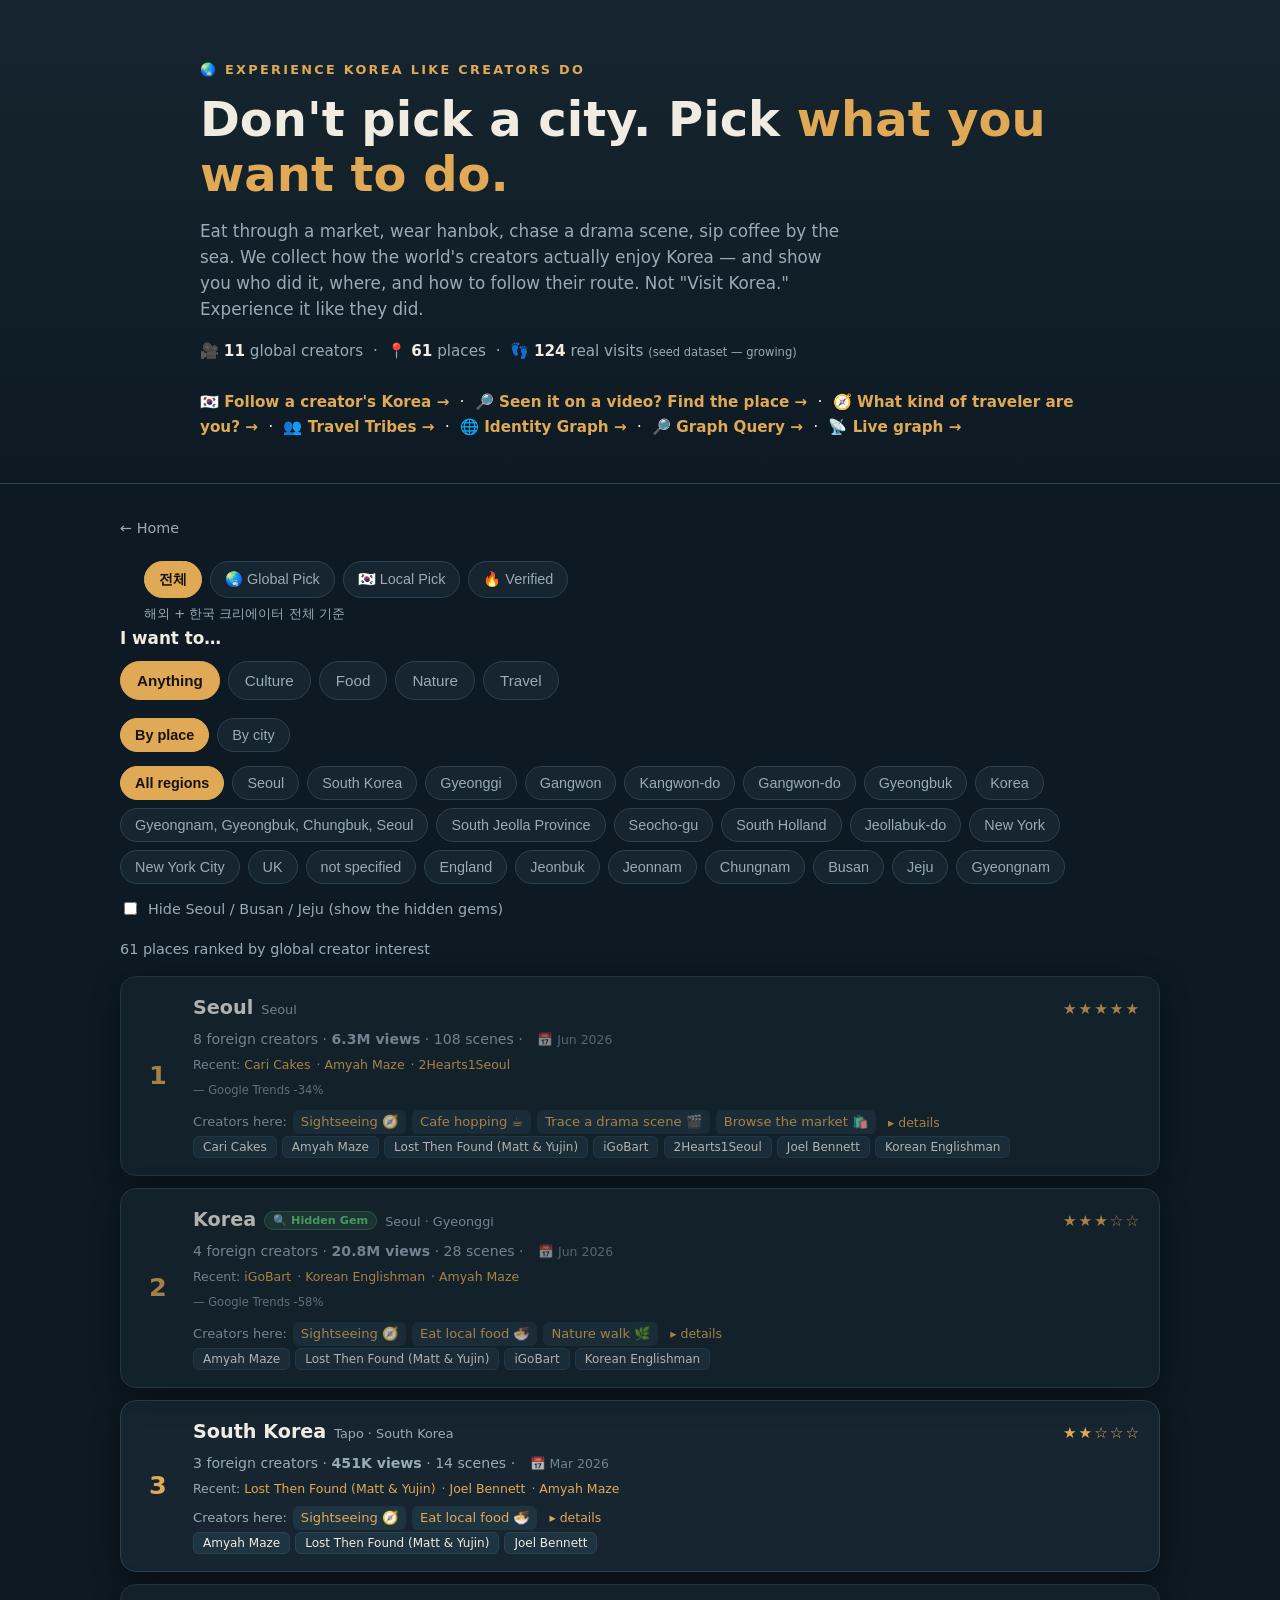
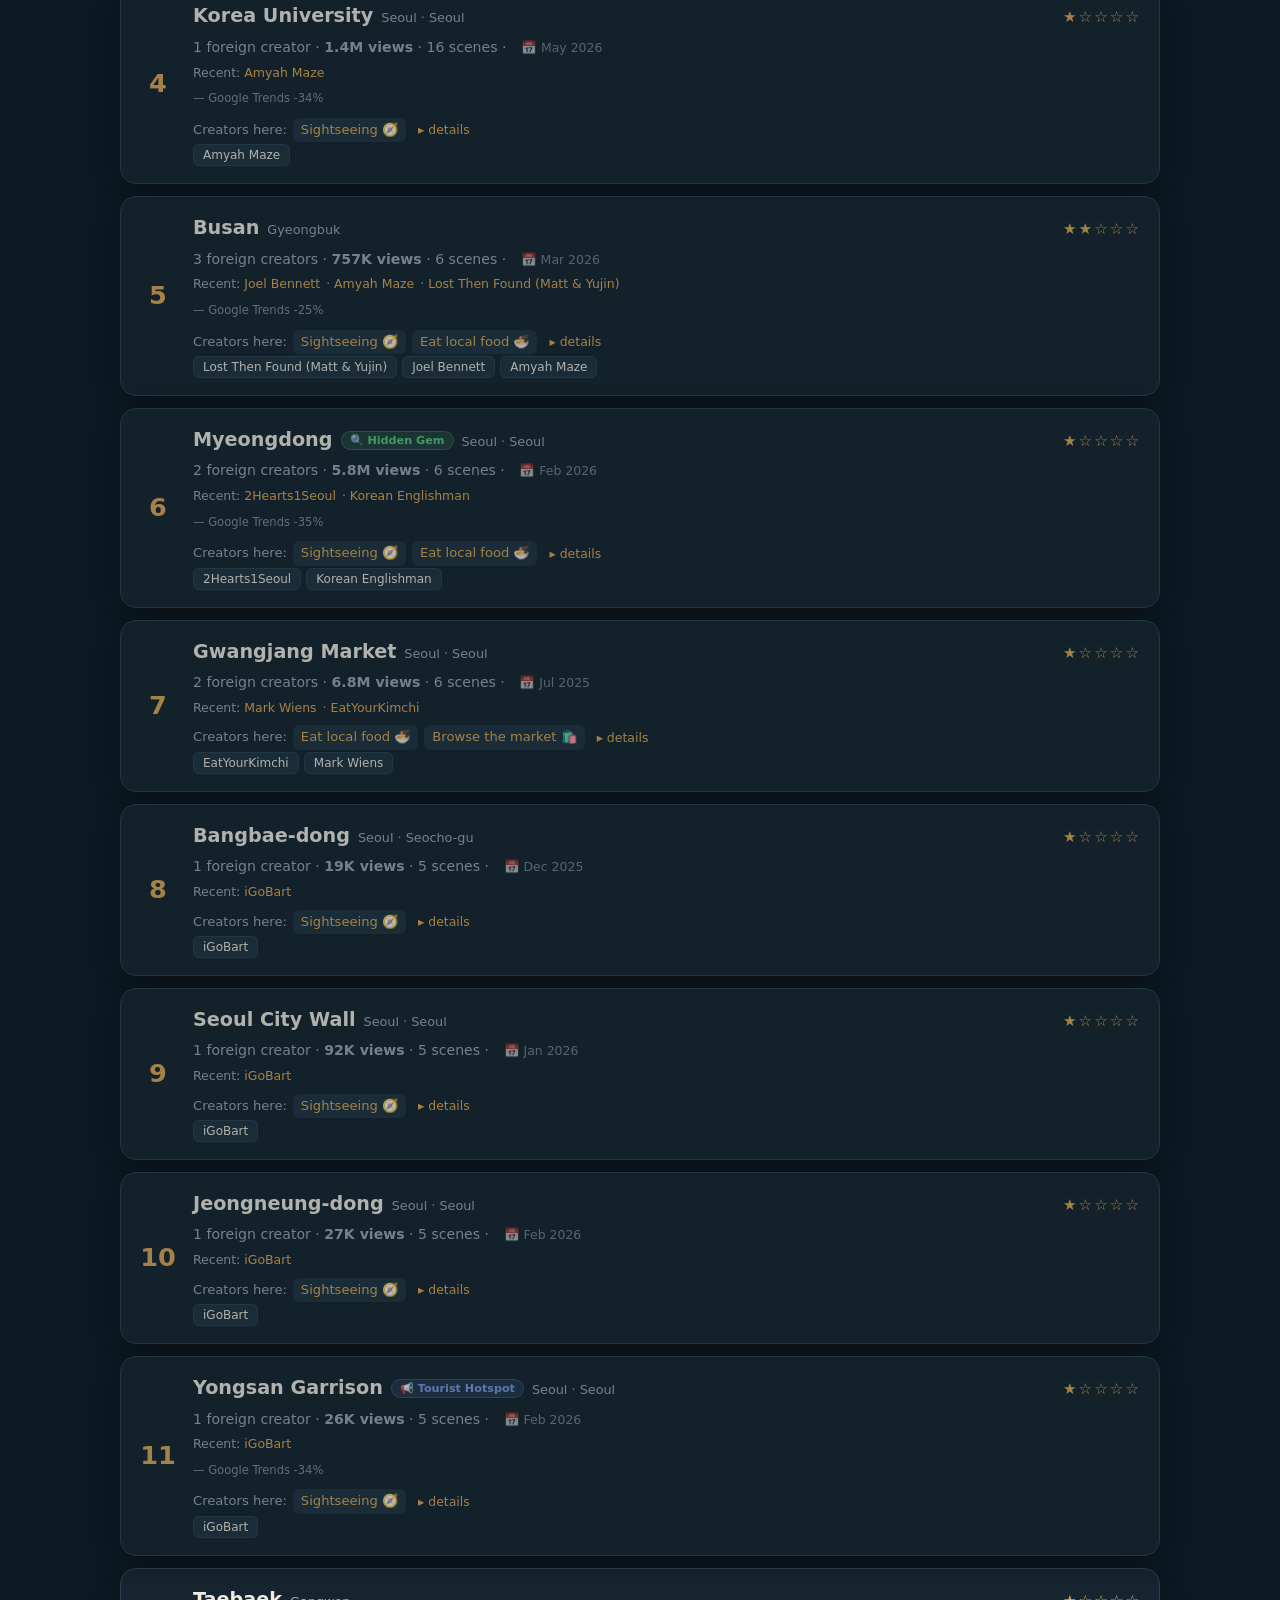
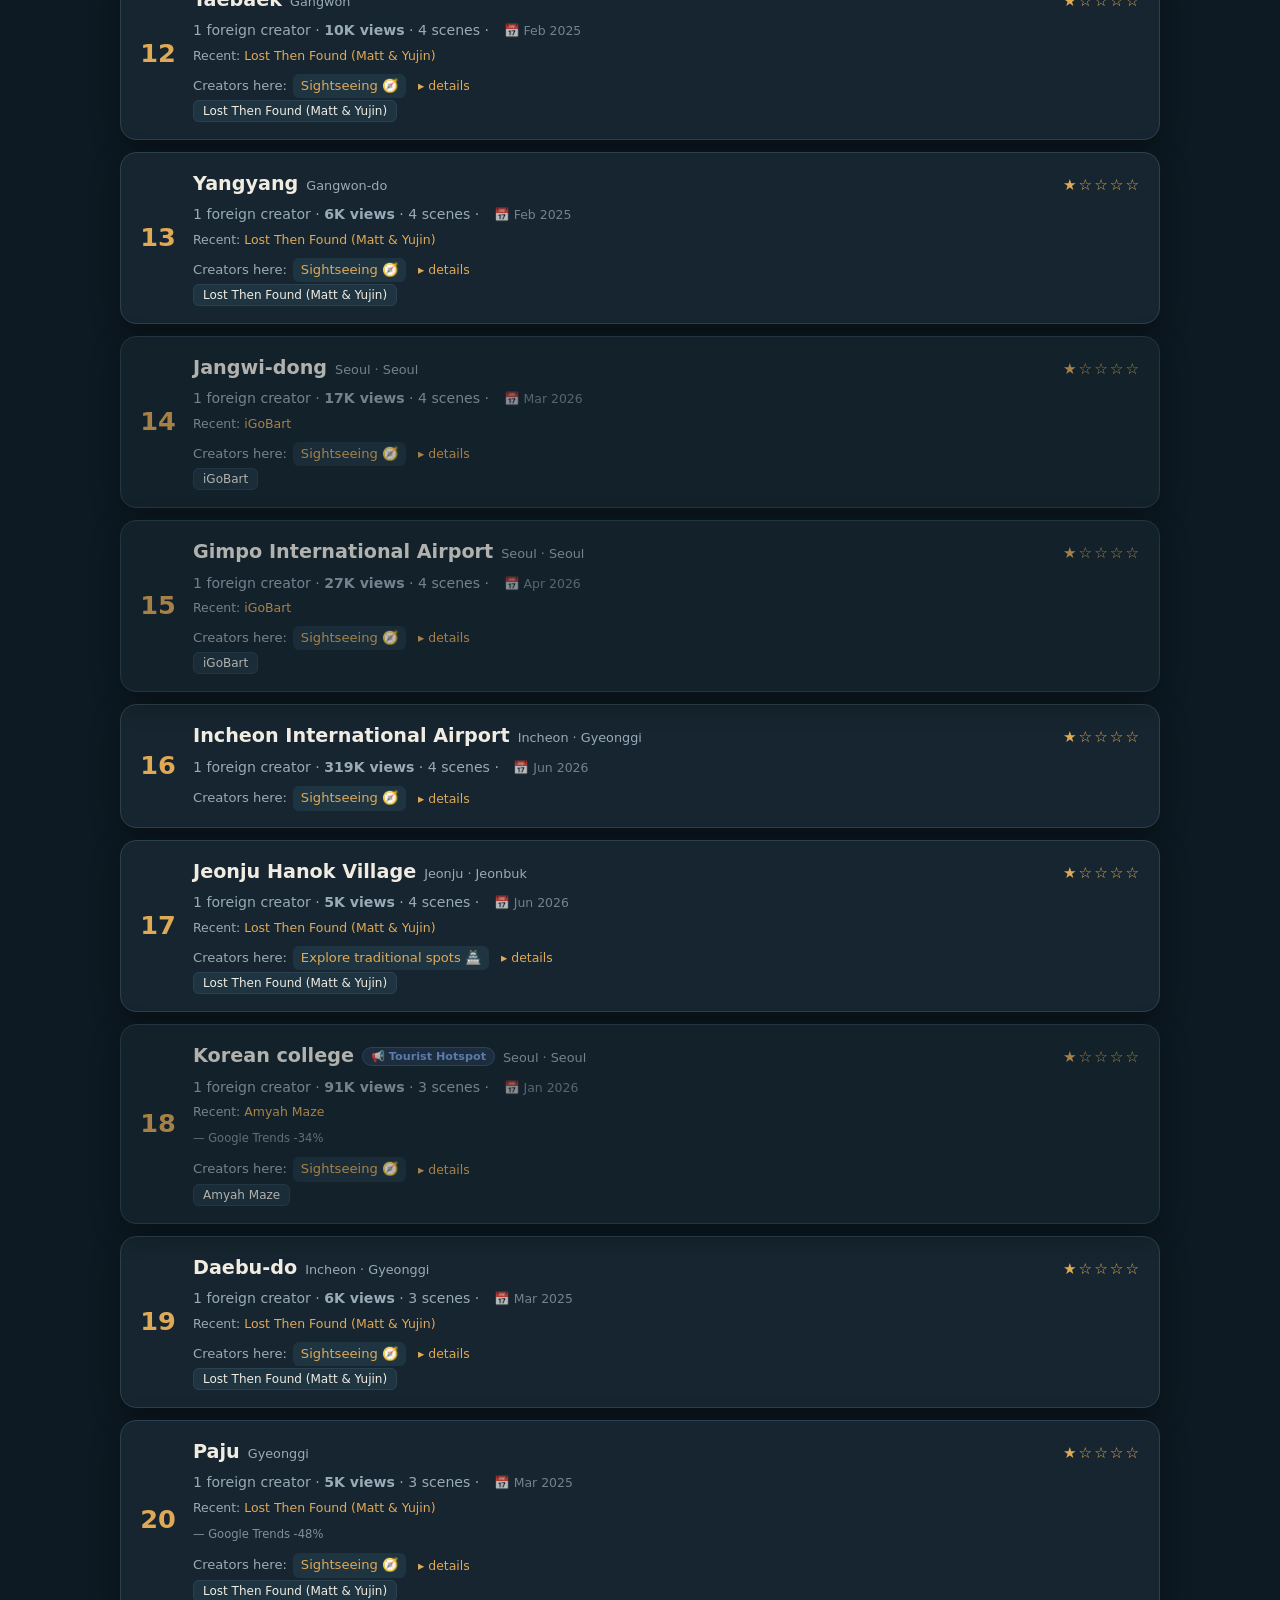
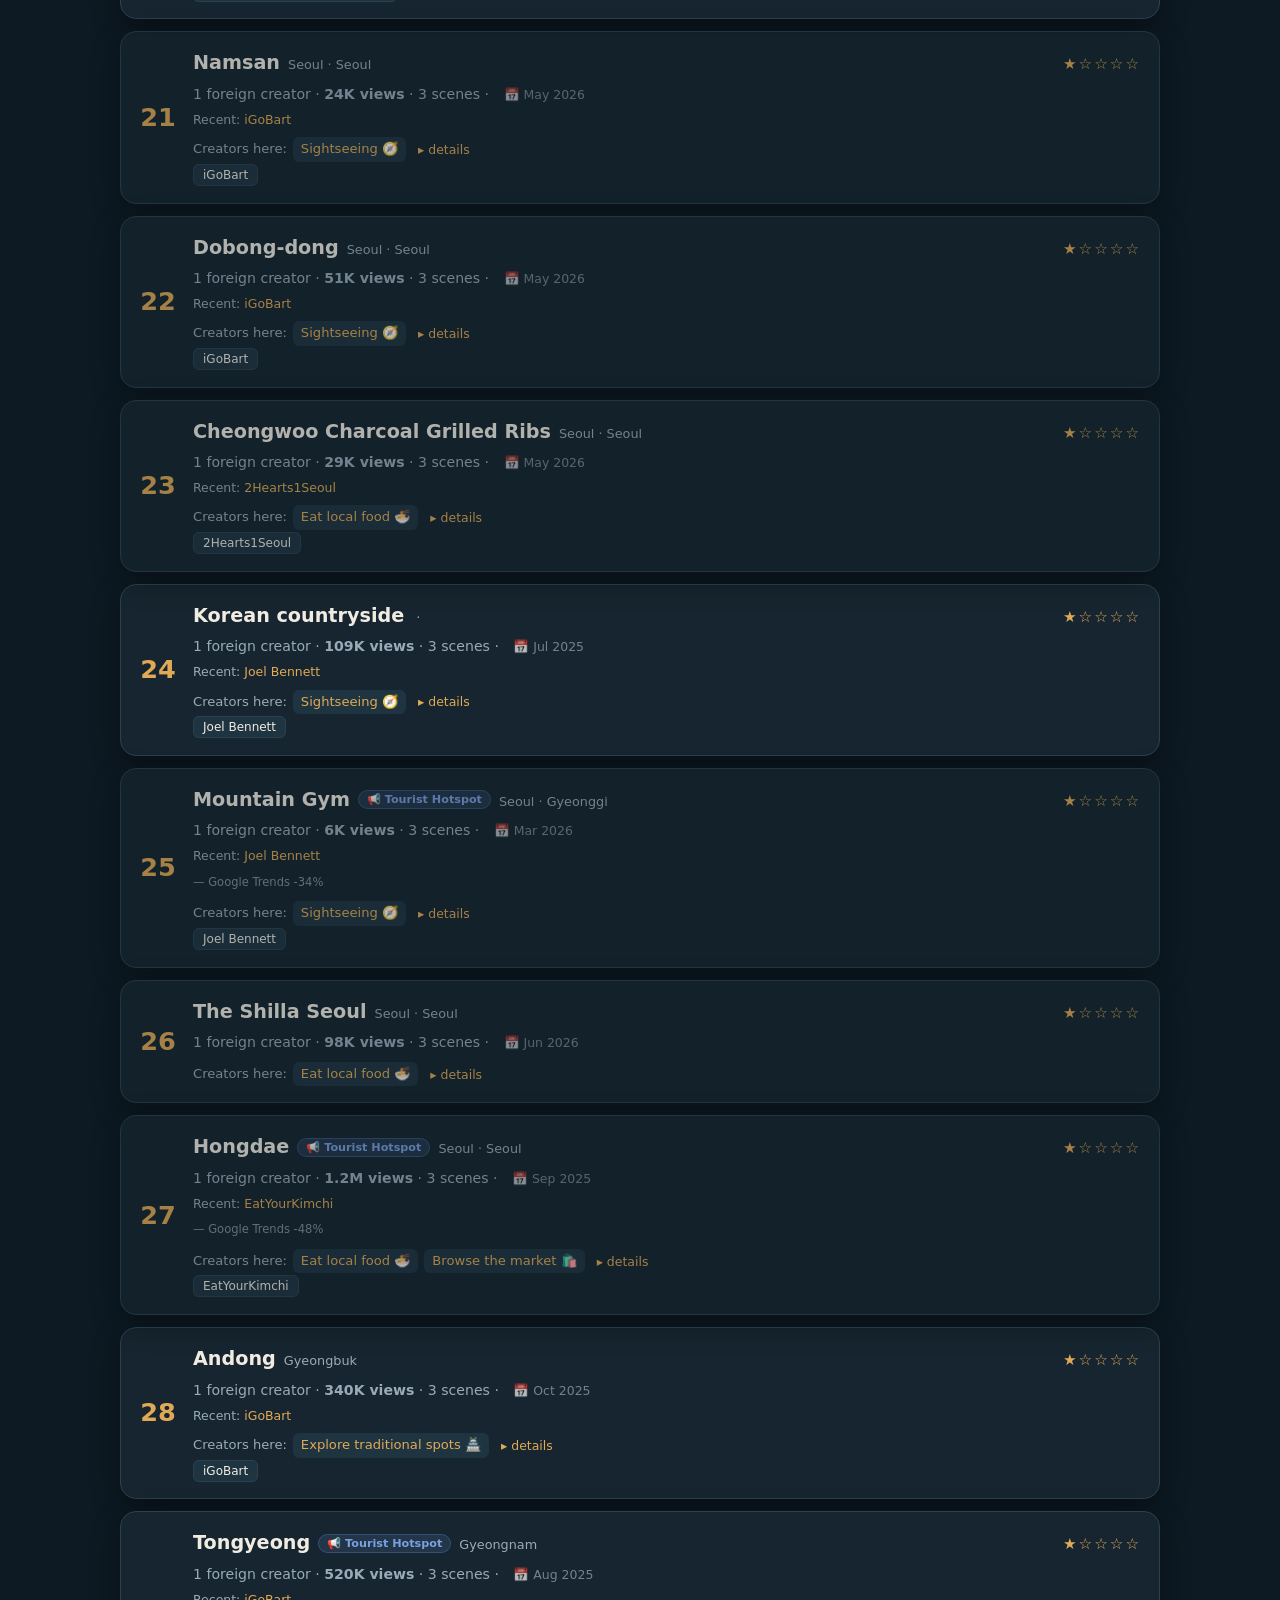
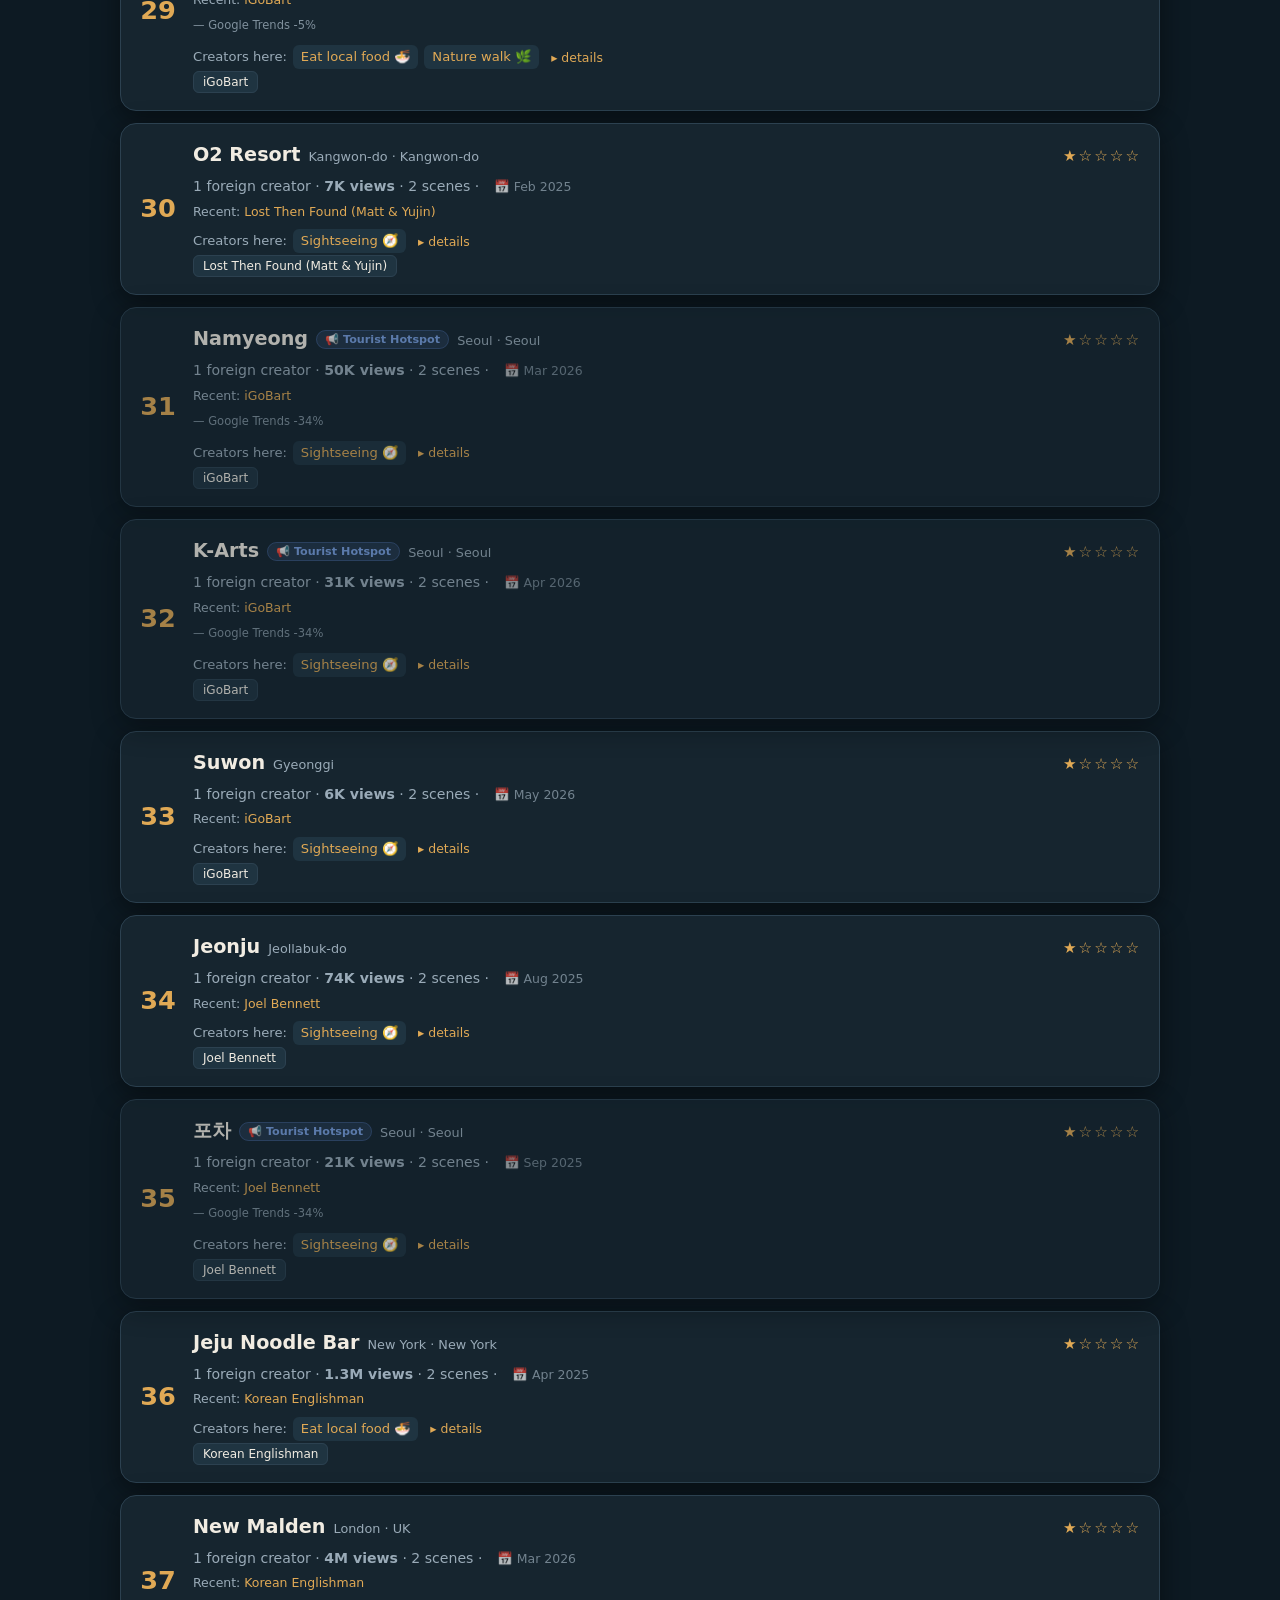
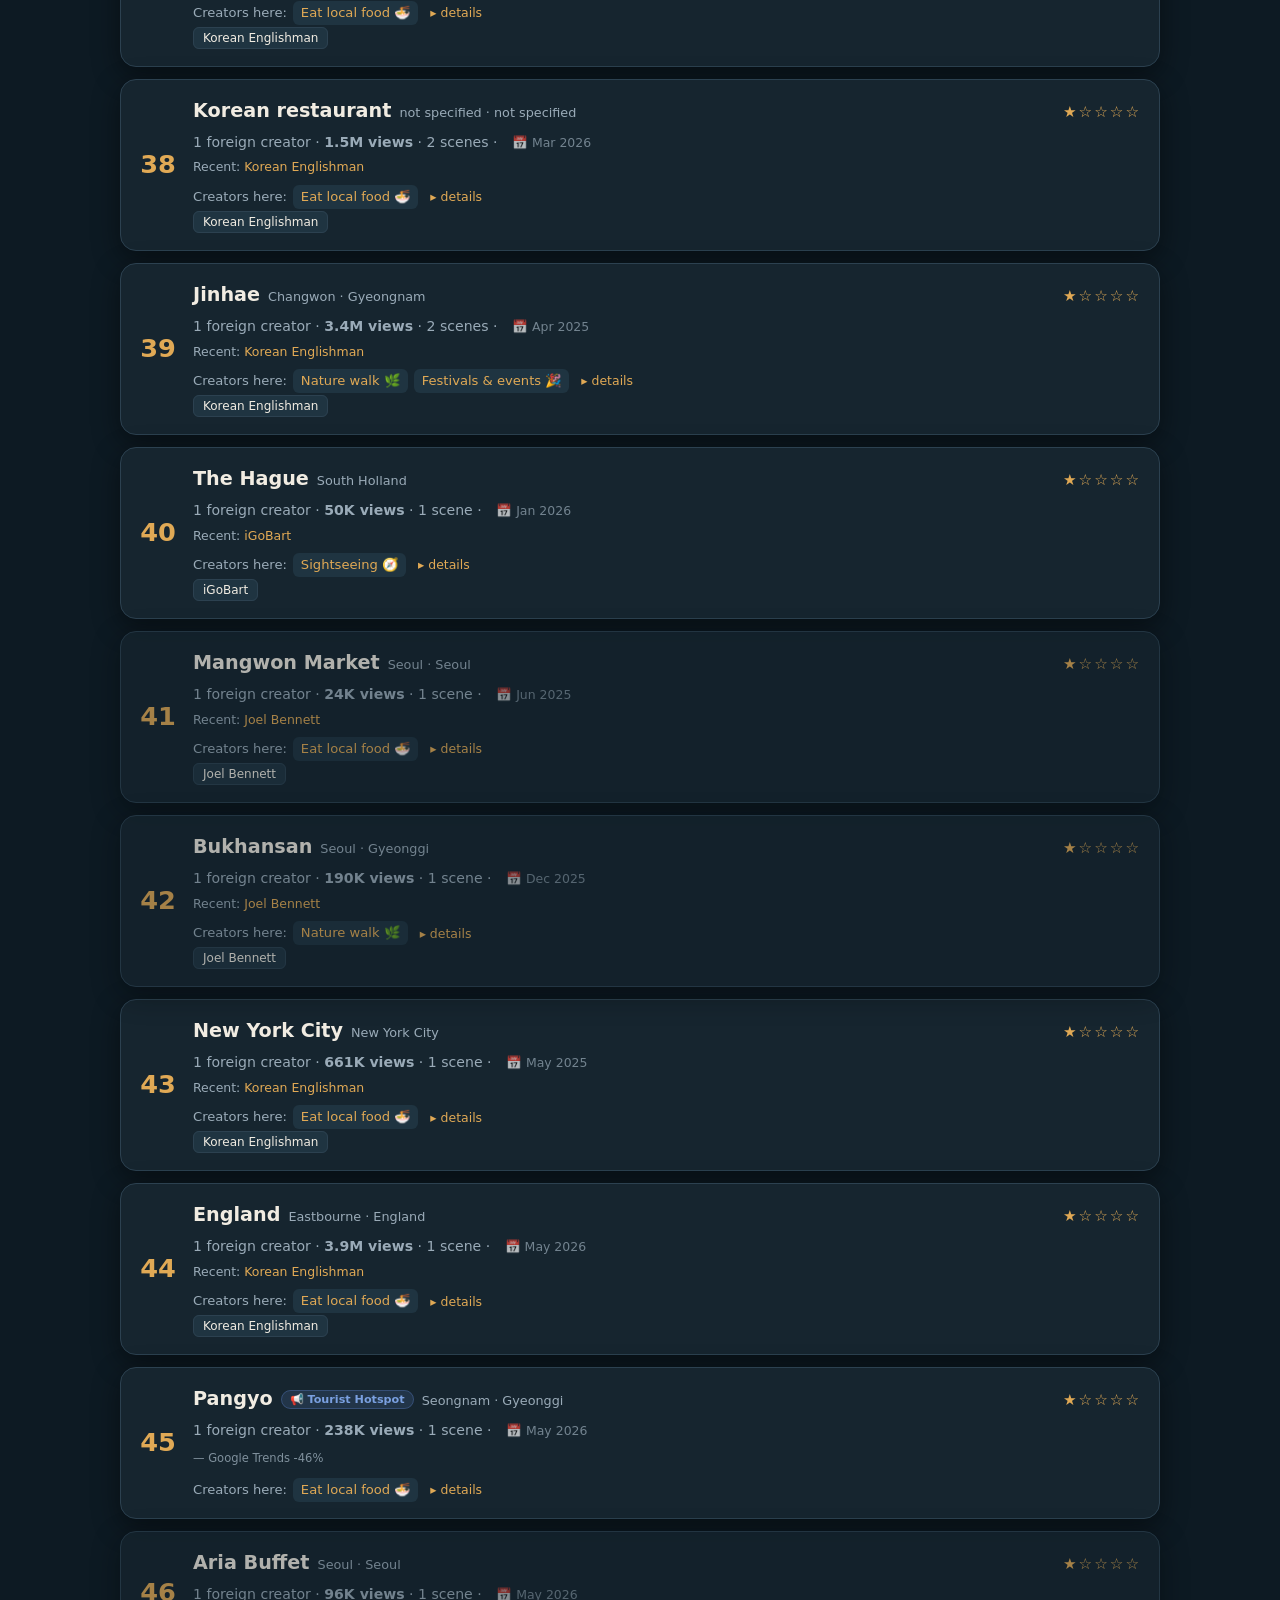
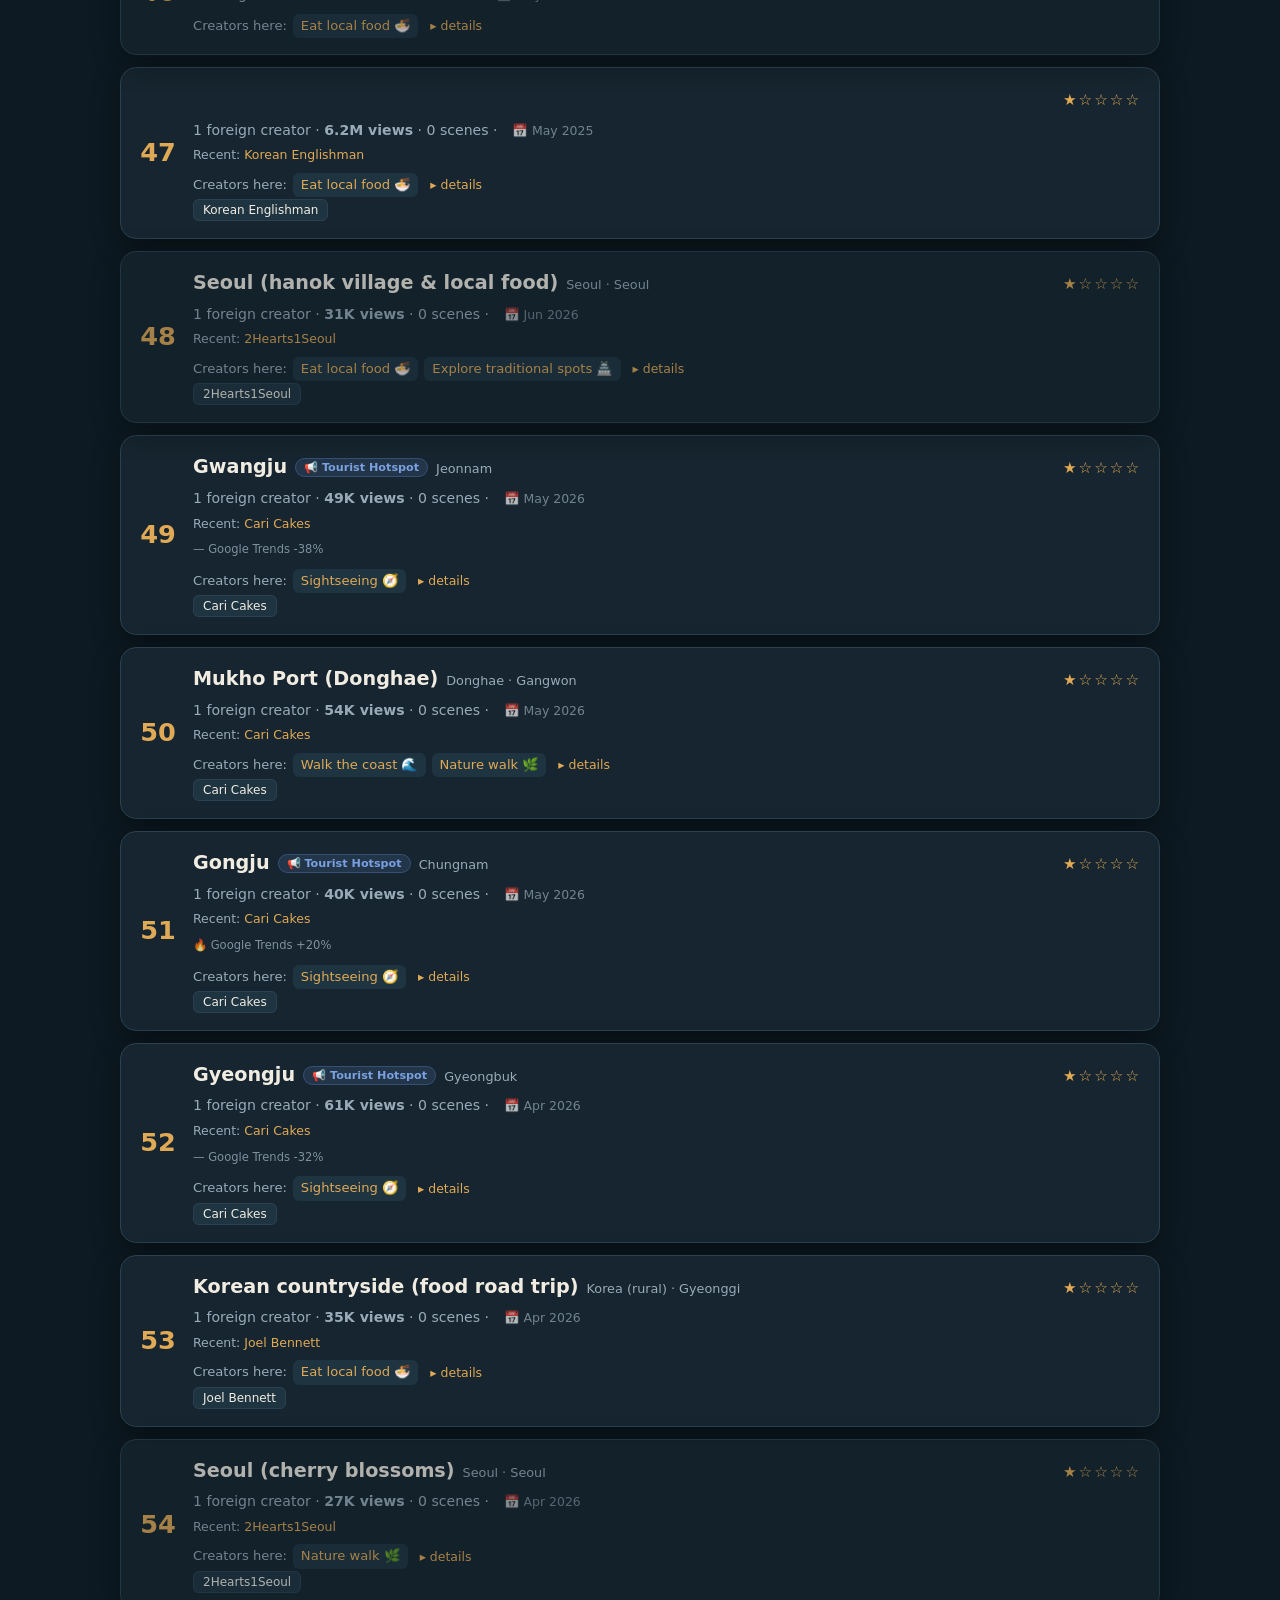
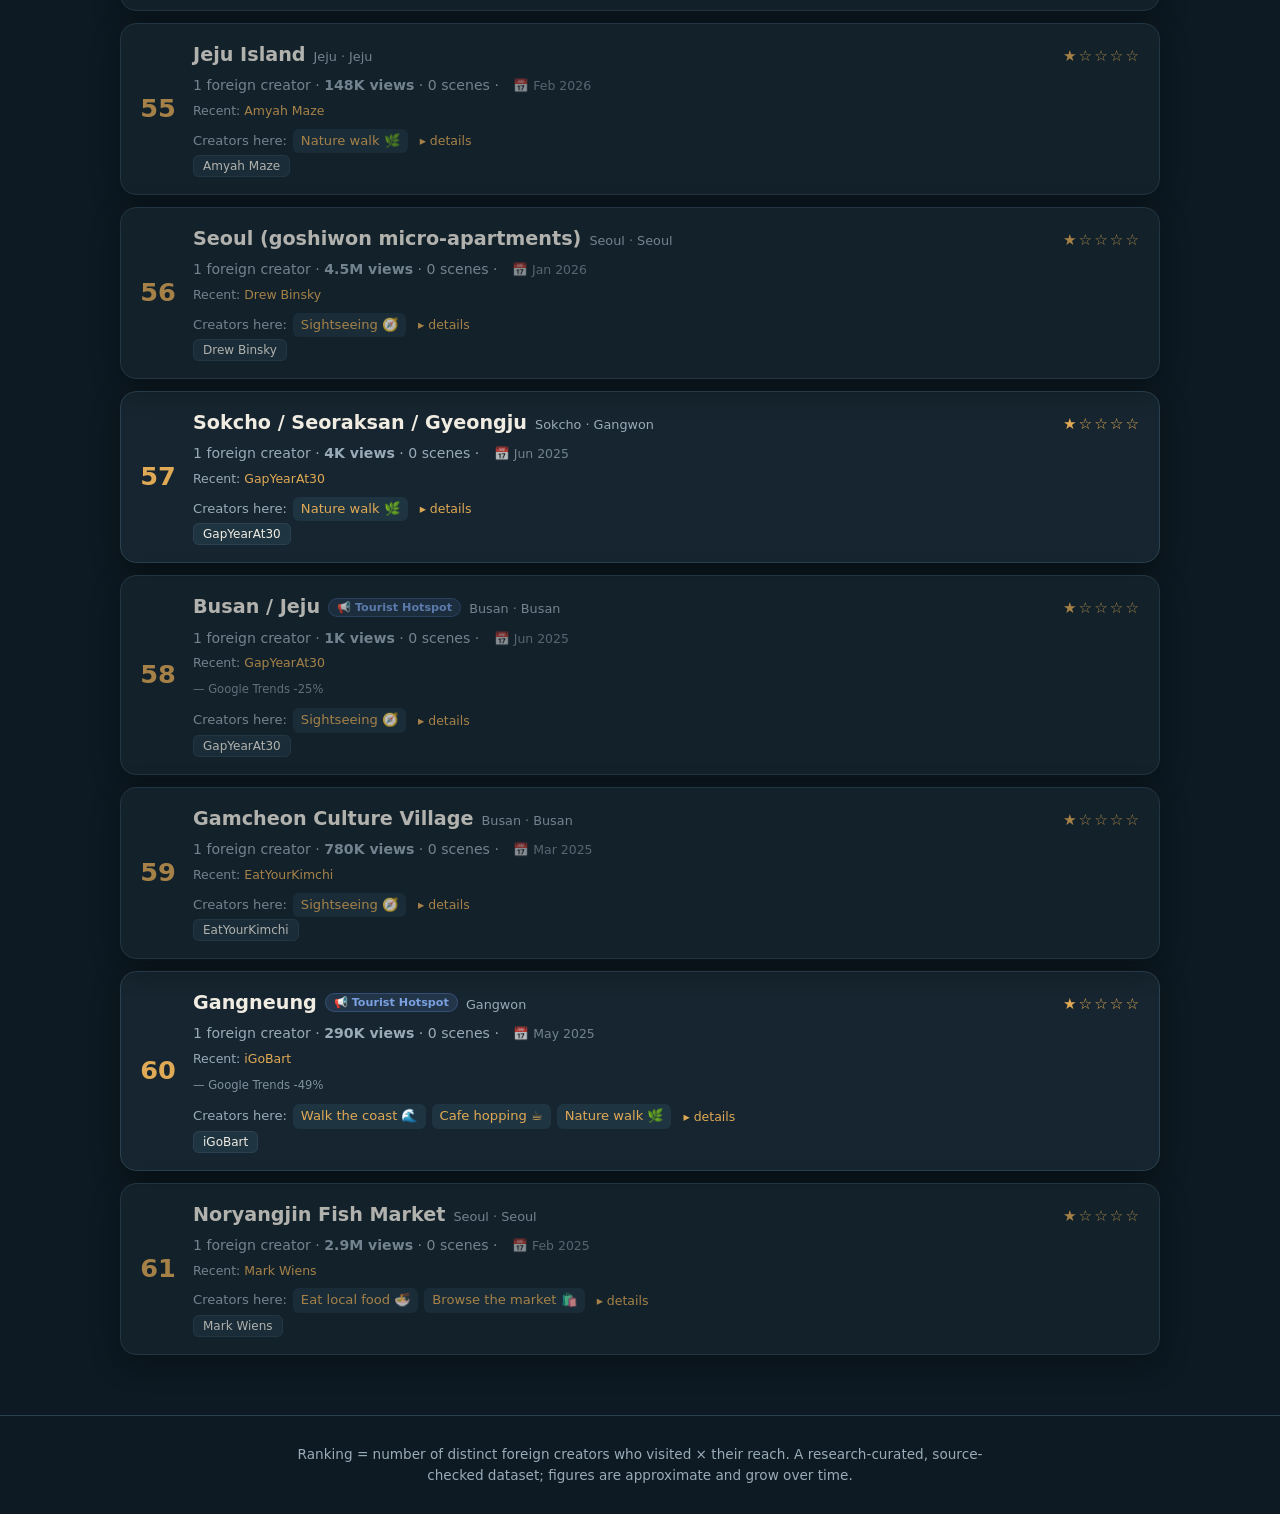
==== commit d94d93d0: "feat: add Home back-link to ranking page Co-Authored-By: Claude Sonnet 4.6 <noreply@anthropic.com>" ====
--- a/ranking.html
+++ b/ranking.html
@@ -33,6 +33,7 @@
   </header>
 
   <main>
+    <a class="back" href="index.html">← Home</a>
     <section class="pick-tabs" aria-label="Creator perspective">
       <div class="filter-group" id="pick-tabs" role="group">
         <button class="chip active" data-pick="all">전체</button>
